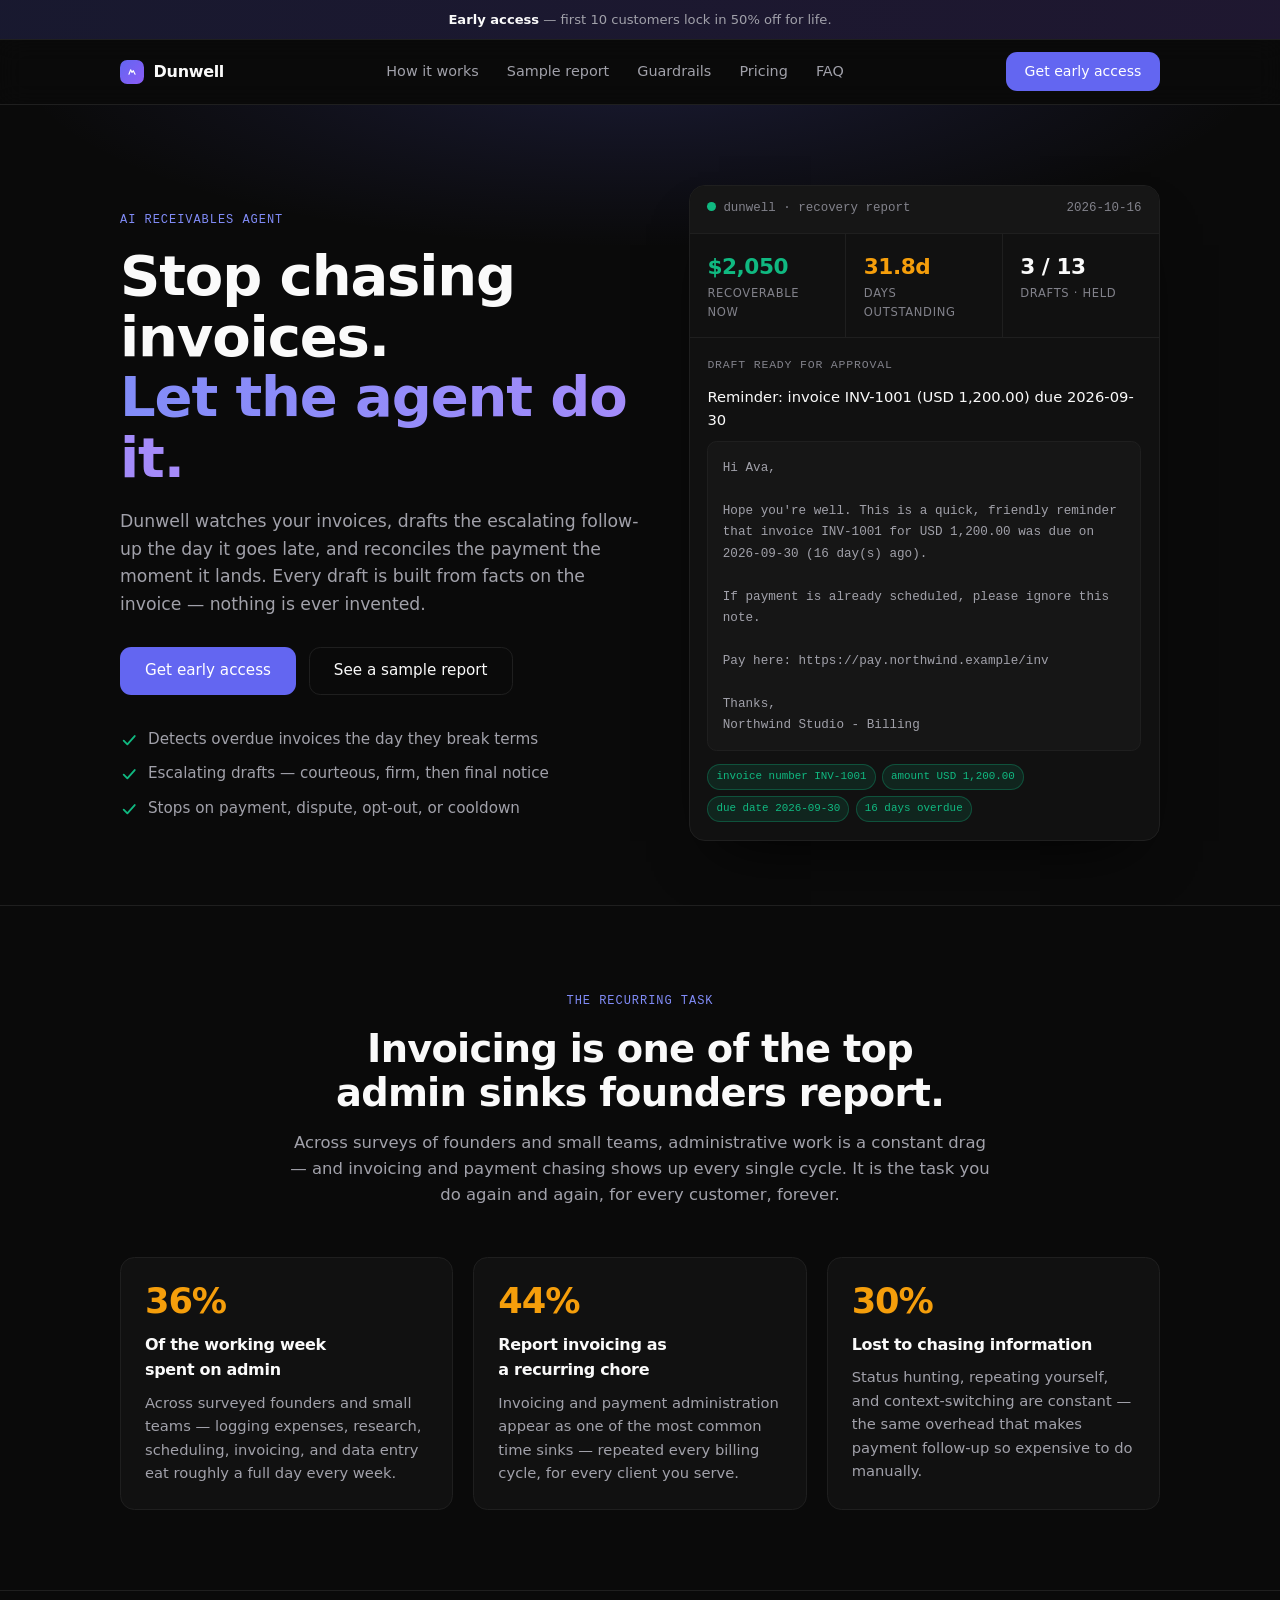
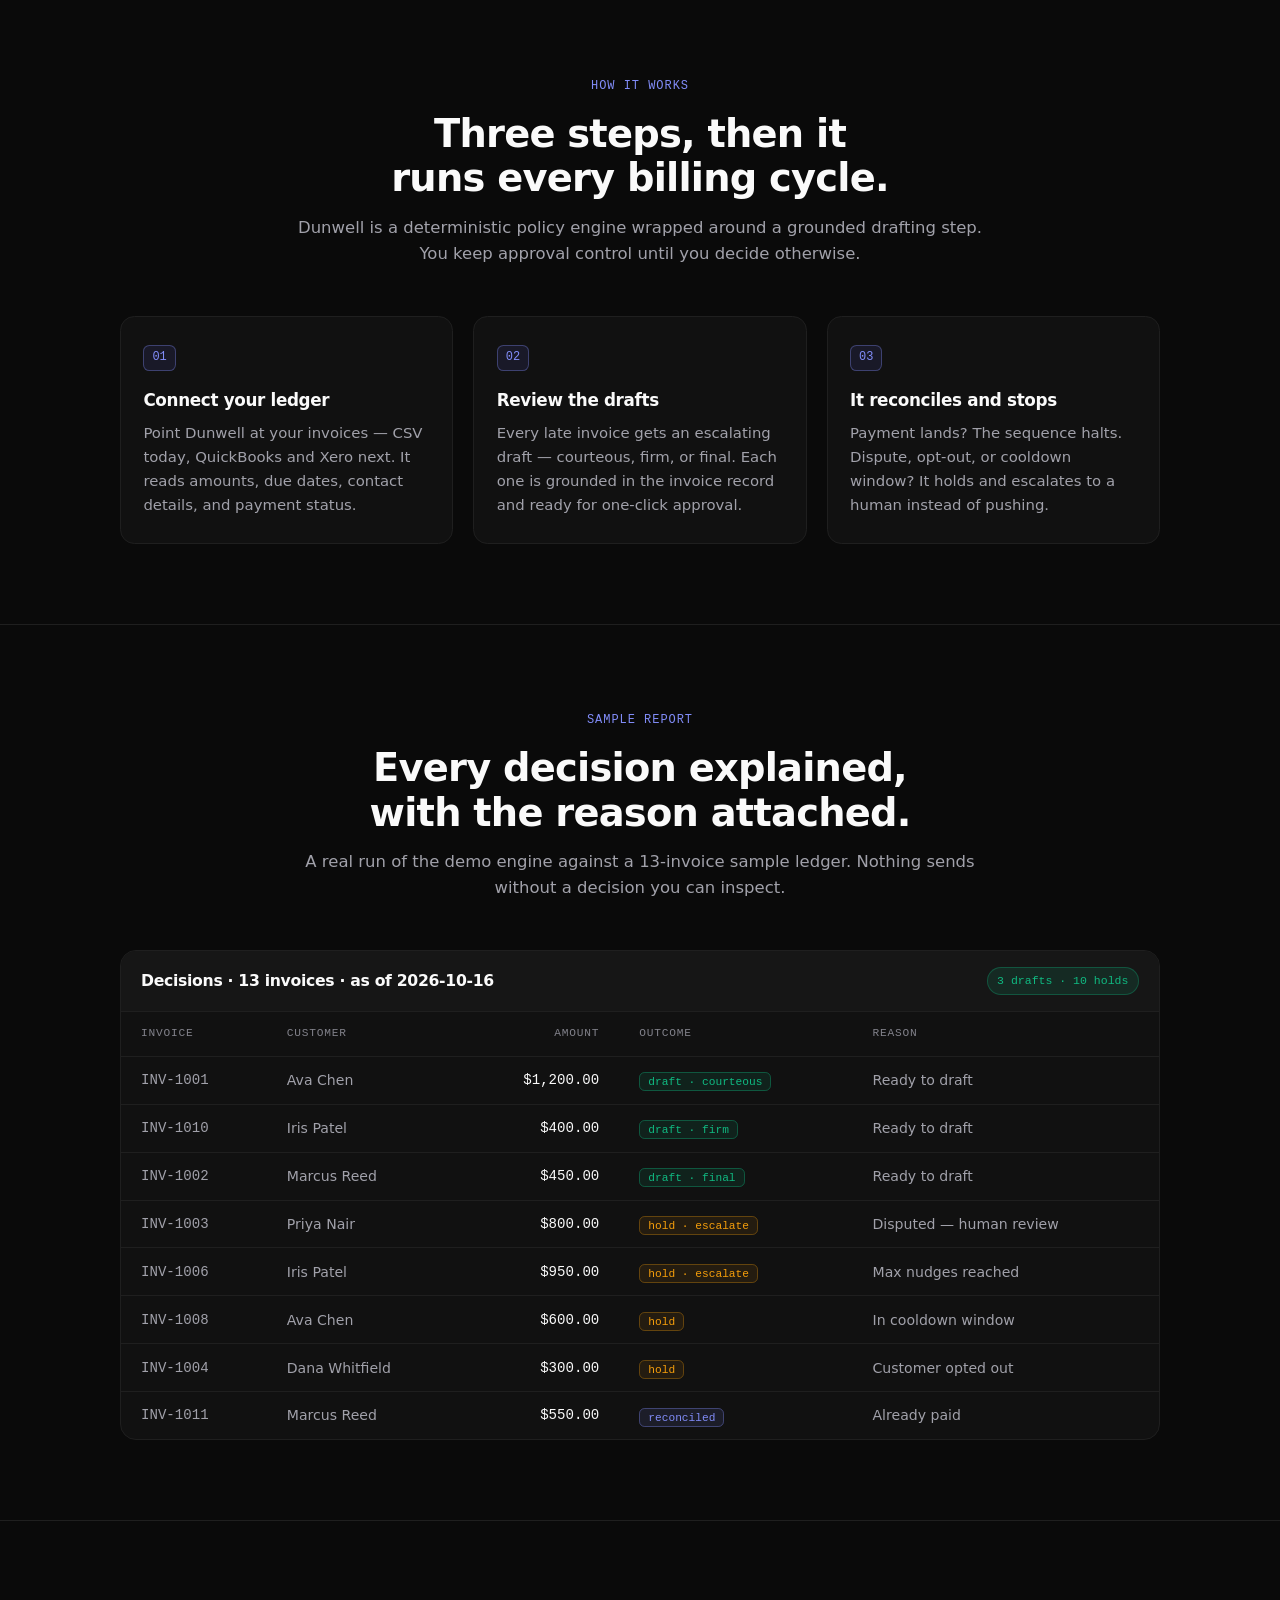
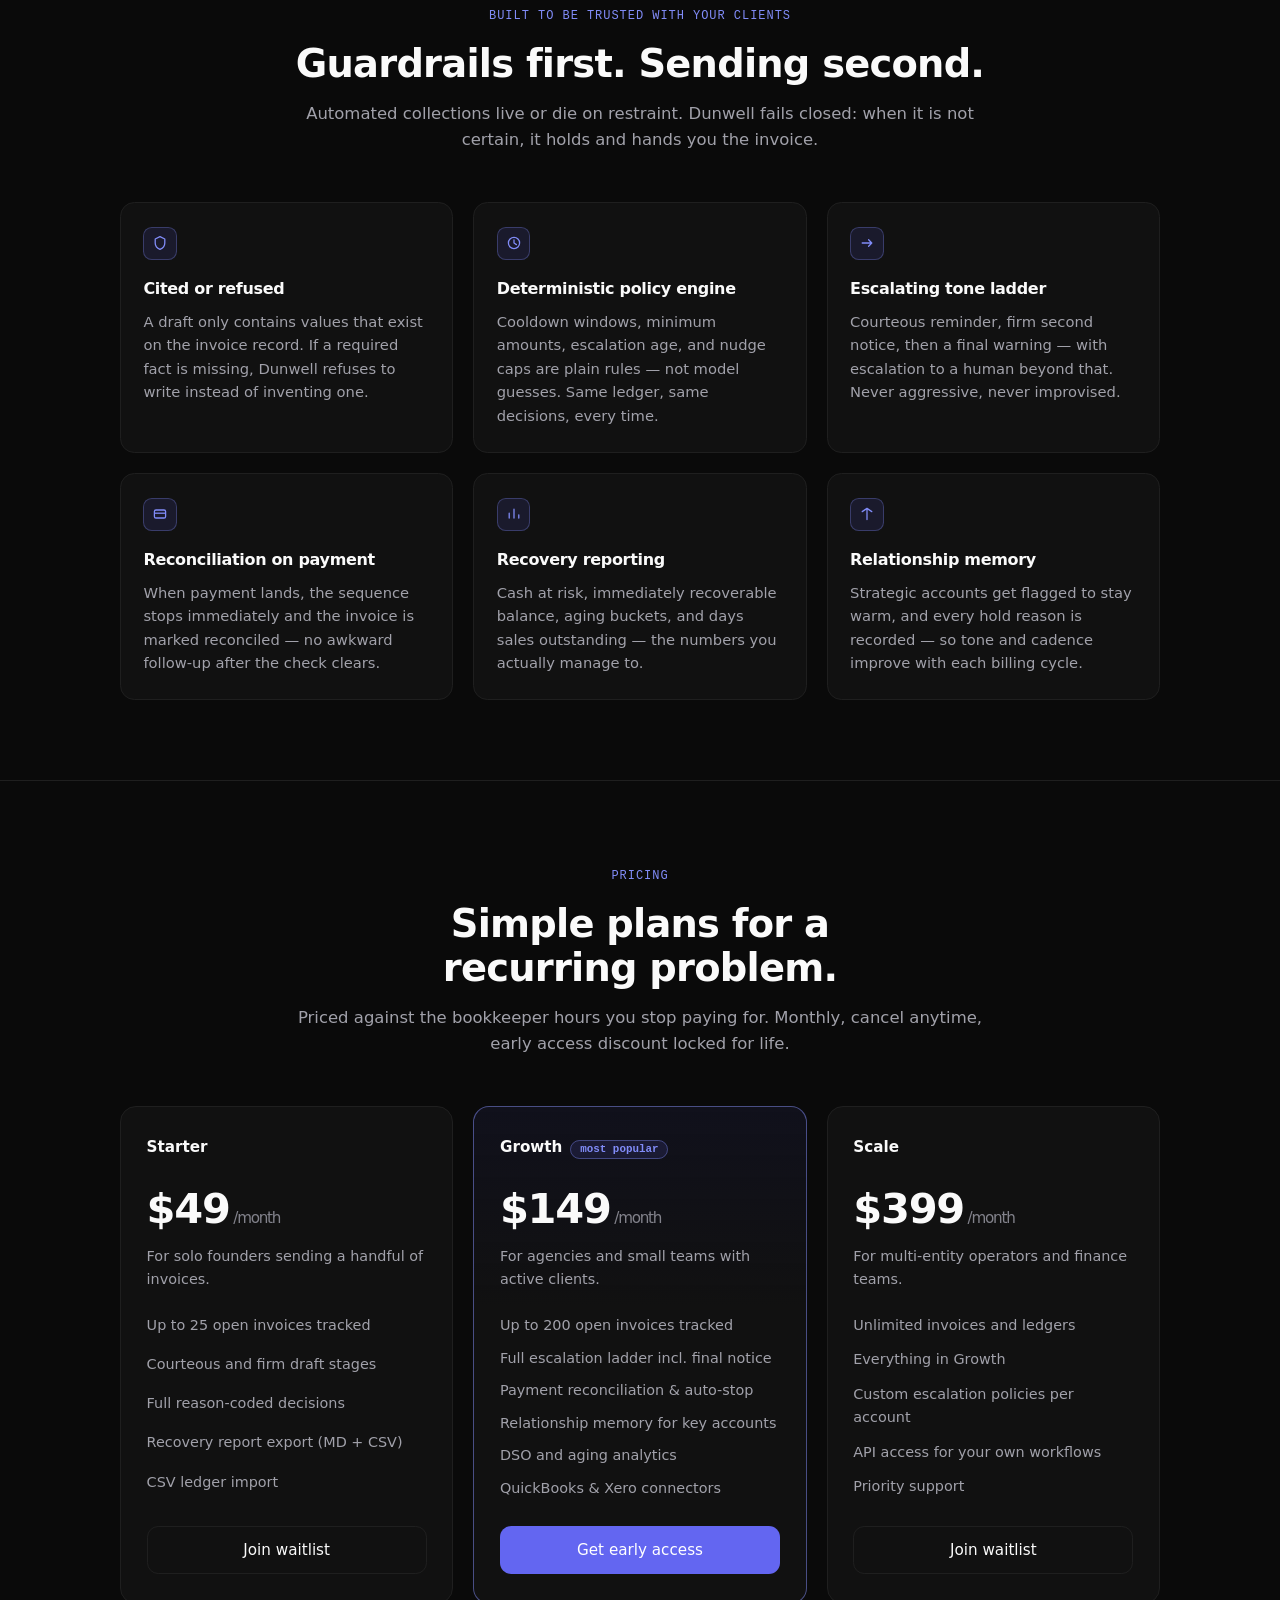
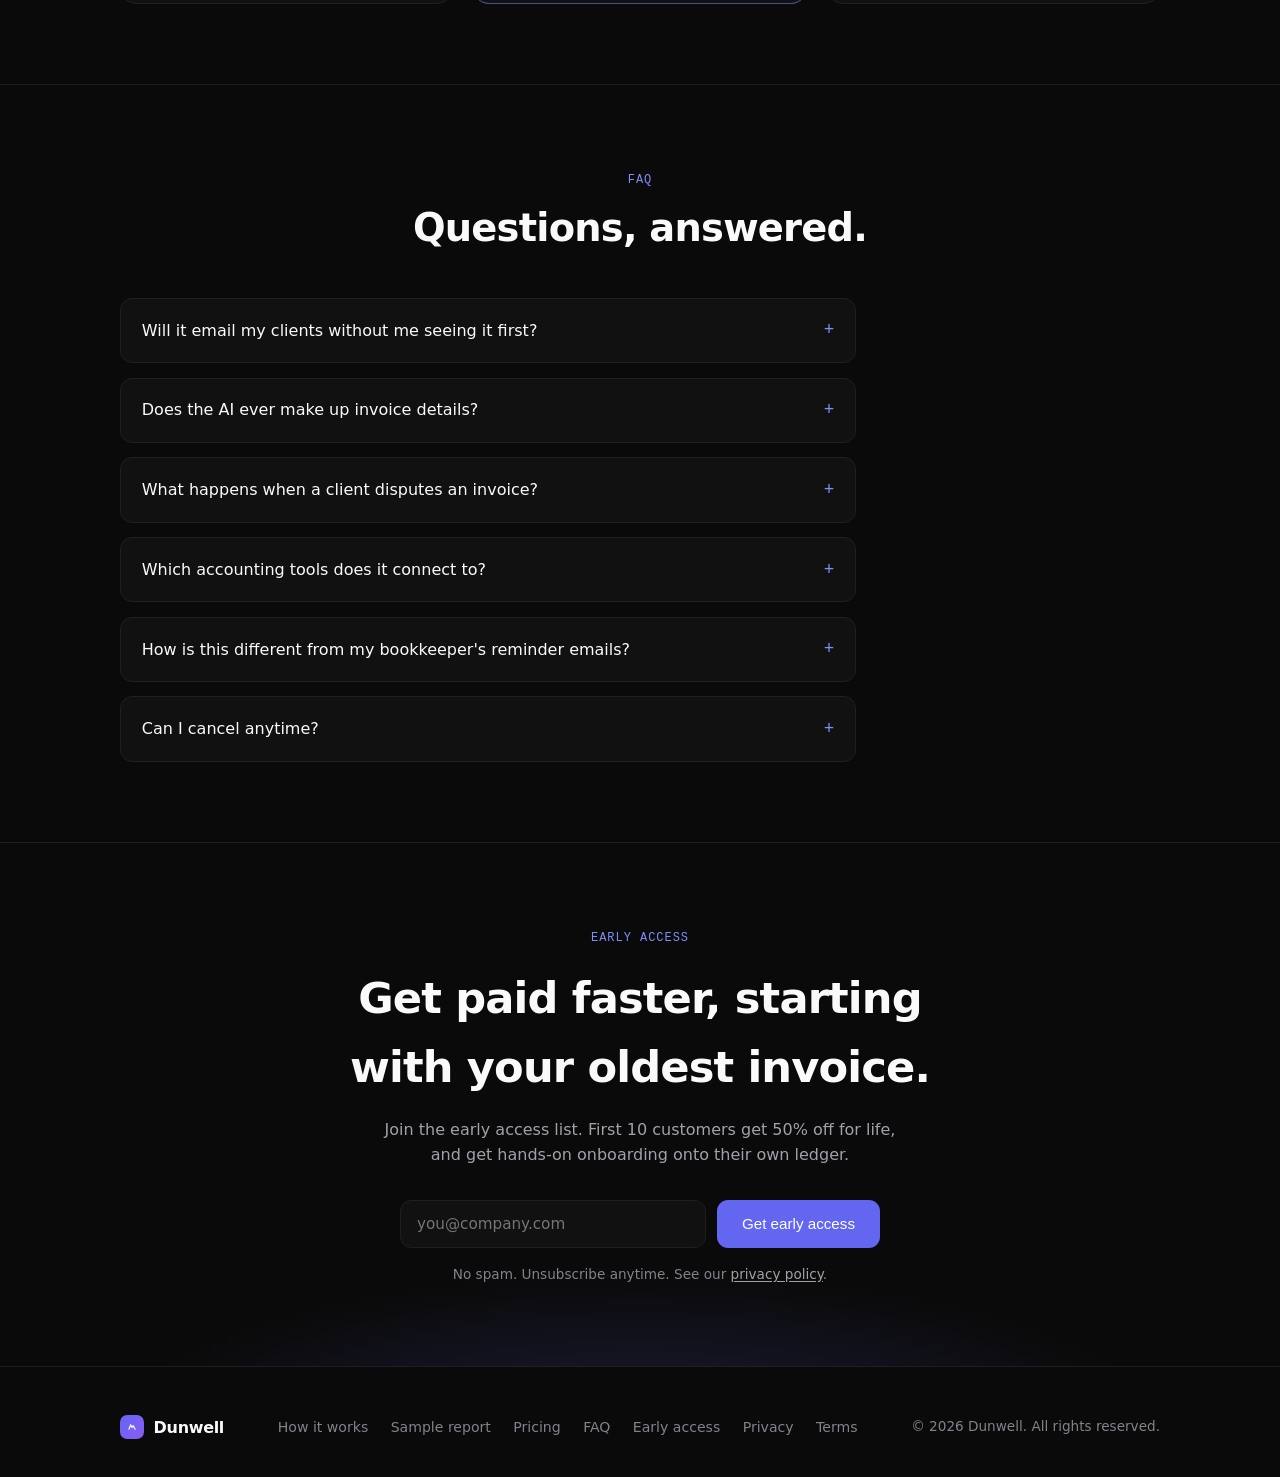
==== index.html @ 6da53eaa "Initial commit: Dunwell landing page Single-page marketing site for Dunwell, the AI receivables agen" ====
<!doctype html>
<html lang="en">
  <head>
    <meta charset="utf-8" />
    <meta name="viewport" content="width=device-width, initial-scale=1" />
    <title>Dunwell — The AI receivables agent for startups &amp; agencies</title>
    <meta
      name="description"
      content="Dunwell finds your overdue invoices, drafts escalating follow-ups grounded in real invoice facts, and reconciles payments the moment they land. You approve — it sends."
    />
    <meta name="theme-color" content="#0a0a0a" />
    <meta name="color-scheme" content="dark" />
    <link rel="stylesheet" href="styles.css" />
    <link rel="icon" href="data:image/svg+xml,<svg xmlns='http://www.w3.org/2000/svg' viewBox='0 0 32 32'><rect width='32' height='32' rx='8' fill='%236366f1'/><path d='M9 21l4-10 3 6 3-4 4 8' stroke='white' stroke-width='2.4' fill='none' stroke-linecap='round' stroke-linejoin='round'/></svg>" />
  </head>
  <body>
    <div class="announce">
      <strong>Early access</strong> — first 10 customers lock in 50% off for
      life.
    </div>

    <nav class="nav">
      <div class="container nav-inner">
        <a class="brand" href="#top">
          <span class="brand-mark" aria-hidden="true">
            <svg width="14" height="14" viewBox="0 0 32 32" fill="none">
              <path
                d="M9 21l4-10 3 6 3-4 4 8"
                stroke="white"
                stroke-width="2.6"
                stroke-linecap="round"
                stroke-linejoin="round"
              />
            </svg>
          </span>
          Dunwell
        </a>
        <div class="nav-links">
          <a href="#how-it-works">How it works</a>
          <a href="#demo">Sample report</a>
          <a href="#features">Guardrails</a>
          <a href="#pricing">Pricing</a>
          <a href="#faq">FAQ</a>
        </div>
        <a class="btn btn-primary btn-sm" href="#waitlist">Get early access</a>
      </div>
    </nav>

    <!-- ============ HERO ============ -->
    <header class="hero" id="top">
      <div class="container hero-grid">
        <div>
          <span class="eyebrow">AI receivables agent</span>
          <h1>
            Stop chasing invoices.<br />
            <span class="grad">Let the agent do it.</span>
          </h1>
          <p class="hero-sub">
            Dunwell watches your invoices, drafts the escalating follow-up the
            day it goes late, and reconciles the payment the moment it lands.
            Every draft is built from facts on the invoice — nothing is ever
            invented.
          </p>
          <div class="hero-actions">
            <a class="btn btn-primary" href="#waitlist">Get early access</a>
            <a class="btn btn-ghost" href="#demo">See a sample report</a>
          </div>
          <ul class="bullets">
            <li>
              <svg class="check" viewBox="0 0 20 20" fill="none">
                <path
                  d="M4 10.5l4 4 8-9"
                  stroke="currentColor"
                  stroke-width="2"
                  stroke-linecap="round"
                  stroke-linejoin="round"
                />
              </svg>
              Detects overdue invoices the day they break terms
            </li>
            <li>
              <svg class="check" viewBox="0 0 20 20" fill="none">
                <path
                  d="M4 10.5l4 4 8-9"
                  stroke="currentColor"
                  stroke-width="2"
                  stroke-linecap="round"
                  stroke-linejoin="round"
                />
              </svg>
              Escalating drafts — courteous, firm, then final notice
            </li>
            <li>
              <svg class="check" viewBox="0 0 20 20" fill="none">
                <path
                  d="M4 10.5l4 4 8-9"
                  stroke="currentColor"
                  stroke-width="2"
                  stroke-linecap="round"
                  stroke-linejoin="round"
                />
              </svg>
              Stops on payment, dispute, opt-out, or cooldown
            </li>
          </ul>
        </div>

        <div class="report-card">
          <div class="report-head">
            <span><span class="dot"></span>dunwell · recovery report</span>
            <span>2026-10-16</span>
          </div>
          <div class="report-stats">
            <div class="stat">
              <div class="v pos">$2,050</div>
              <div class="l">Recoverable now</div>
            </div>
            <div class="stat">
              <div class="v warn">31.8d</div>
              <div class="l">Days outstanding</div>
            </div>
            <div class="stat">
              <div class="v">3 / 13</div>
              <div class="l">Drafts · held</div>
            </div>
          </div>
          <div class="draft">
            <div class="draft-label">Draft ready for approval</div>
            <div class="draft-subject">
              Reminder: invoice INV-1001 (USD 1,200.00) due 2026-09-30
            </div>
            <div class="draft-body">Hi Ava,

Hope you're well. This is a quick, friendly reminder that invoice INV-1001 for USD 1,200.00 was due on 2026-09-30 (16 day(s) ago).

If payment is already scheduled, please ignore this note.

Pay here: https://pay.northwind.example/inv

Thanks,
Northwind Studio - Billing</div>
            <div class="grounded">
              <span class="chip">invoice number INV-1001</span>
              <span class="chip">amount USD 1,200.00</span>
              <span class="chip">due date 2026-09-30</span>
              <span class="chip">16 days overdue</span>
            </div>
          </div>
        </div>
      </div>
    </header>

    <!-- ============ PROBLEM ============ -->
    <section class="section" id="why">
      <div class="container">
        <div class="section-head">
          <span class="eyebrow">The recurring task</span>
          <h2>Invoicing is one of the top admin sinks founders report.</h2>
          <p>
            Across surveys of founders and small teams, administrative work is a
            constant drag — and invoicing and payment chasing shows up every
            single cycle. It is the task you do again and again, for every
            customer, forever.
          </p>
        </div>
        <div class="reality">
          <div class="reality-card">
            <div class="big">36%</div>
            <h3>Of the working week spent on admin</h3>
            <p>
              Across surveyed founders and small teams — logging expenses,
              research, scheduling, invoicing, and data entry eat roughly a full
              day every week.
            </p>
          </div>
          <div class="reality-card">
            <div class="big">44%</div>
            <h3>Report invoicing as a recurring chore</h3>
            <p>
              Invoicing and payment administration appear as one of the most
              common time sinks — repeated every billing cycle, for every client
              you serve.
            </p>
          </div>
          <div class="reality-card">
            <div class="big">30%</div>
            <h3>Lost to chasing information</h3>
            <p>
              Status hunting, repeating yourself, and context-switching are
              constant — the same overhead that makes payment follow-up so
              expensive to do manually.
            </p>
          </div>
        </div>
      </div>
    </section>

    <!-- ============ HOW IT WORKS ============ -->
    <section class="section" id="how-it-works">
      <div class="container">
        <div class="section-head">
          <span class="eyebrow">How it works</span>
          <h2>Three steps, then it runs every billing cycle.</h2>
          <p>
            Dunwell is a deterministic policy engine wrapped around a grounded
            drafting step. You keep approval control until you decide
            otherwise.
          </p>
        </div>
        <div class="steps">
          <div class="step">
            <span class="step-n">01</span>
            <h3>Connect your ledger</h3>
            <p>
              Point Dunwell at your invoices — CSV today, QuickBooks and Xero
              next. It reads amounts, due dates, contact details, and payment
              status.
            </p>
          </div>
          <div class="step">
            <span class="step-n">02</span>
            <h3>Review the drafts</h3>
            <p>
              Every late invoice gets an escalating draft — courteous, firm, or
              final. Each one is grounded in the invoice record and ready for
              one-click approval.
            </p>
          </div>
          <div class="step">
            <span class="step-n">03</span>
            <h3>It reconciles and stops</h3>
            <p>
              Payment lands? The sequence halts. Dispute, opt-out, or cooldown
              window? It holds and escalates to a human instead of pushing.
            </p>
          </div>
        </div>
      </div>
    </section>

    <!-- ============ DEMO ============ -->
    <section class="section" id="demo">
      <div class="container">
        <div class="section-head">
          <span class="eyebrow">Sample report</span>
          <h2>Every decision explained, with the reason attached.</h2>
          <p>
            A real run of the demo engine against a 13-invoice sample ledger.
            Nothing sends without a decision you can inspect.
          </p>
        </div>

        <div class="demo-wrap">
          <div class="demo-head">
            <h3>Decisions · 13 invoices · as of 2026-10-16</h3>
            <span class="badge">3 drafts · 10 holds</span>
          </div>
          <div class="table-scroll">
            <table>
              <thead>
                <tr>
                  <th>Invoice</th>
                  <th>Customer</th>
                  <th style="text-align: right">Amount</th>
                  <th>Outcome</th>
                  <th>Reason</th>
                </tr>
              </thead>
              <tbody>
                <tr>
                  <td class="mono">INV-1001</td>
                  <td>Ava Chen</td>
                  <td class="num">$1,200.00</td>
                  <td><span class="tag draft">draft · courteous</span></td>
                  <td>Ready to draft</td>
                </tr>
                <tr>
                  <td class="mono">INV-1010</td>
                  <td>Iris Patel</td>
                  <td class="num">$400.00</td>
                  <td><span class="tag draft">draft · firm</span></td>
                  <td>Ready to draft</td>
                </tr>
                <tr>
                  <td class="mono">INV-1002</td>
                  <td>Marcus Reed</td>
                  <td class="num">$450.00</td>
                  <td><span class="tag draft">draft · final</span></td>
                  <td>Ready to draft</td>
                </tr>
                <tr>
                  <td class="mono">INV-1003</td>
                  <td>Priya Nair</td>
                  <td class="num">$800.00</td>
                  <td><span class="tag hold">hold · escalate</span></td>
                  <td>Disputed — human review</td>
                </tr>
                <tr>
                  <td class="mono">INV-1006</td>
                  <td>Iris Patel</td>
                  <td class="num">$950.00</td>
                  <td><span class="tag hold">hold · escalate</span></td>
                  <td>Max nudges reached</td>
                </tr>
                <tr>
                  <td class="mono">INV-1008</td>
                  <td>Ava Chen</td>
                  <td class="num">$600.00</td>
                  <td><span class="tag hold">hold</span></td>
                  <td>In cooldown window</td>
                </tr>
                <tr>
                  <td class="mono">INV-1004</td>
                  <td>Dana Whitfield</td>
                  <td class="num">$300.00</td>
                  <td><span class="tag hold">hold</span></td>
                  <td>Customer opted out</td>
                </tr>
                <tr>
                  <td class="mono">INV-1011</td>
                  <td>Marcus Reed</td>
                  <td class="num">$550.00</td>
                  <td><span class="tag done">reconciled</span></td>
                  <td>Already paid</td>
                </tr>
              </tbody>
            </table>
          </div>
        </div>
      </div>
    </section>

    <!-- ============ FEATURES / GUARDRAILS ============ -->
    <section class="section" id="features">
      <div class="container">
        <div class="section-head">
          <span class="eyebrow">Built to be trusted with your clients</span>
          <h2>Guardrails first. Sending second.</h2>
          <p>
            Automated collections live or die on restraint. Dunwell fails closed:
            when it is not certain, it holds and hands you the invoice.
          </p>
        </div>
        <div class="features">
          <div class="feature">
            <div class="icon">
              <svg width="16" height="16" viewBox="0 0 20 20" fill="none">
                <path
                  d="M10 2l6 3v5c0 4-2.6 6.6-6 8-3.4-1.4-6-4-6-8V5l6-3z"
                  stroke="currentColor"
                  stroke-width="1.6"
                  stroke-linejoin="round"
                />
              </svg>
            </div>
            <h3>Cited or refused</h3>
            <p>
              A draft only contains values that exist on the invoice record. If a
              required fact is missing, Dunwell refuses to write instead of
              inventing one.
            </p>
          </div>
          <div class="feature">
            <div class="icon">
              <svg width="16" height="16" viewBox="0 0 20 20" fill="none">
                <circle cx="10" cy="10" r="7" stroke="currentColor" stroke-width="1.6" />
                <path d="M10 6v4l3 2" stroke="currentColor" stroke-width="1.6" stroke-linecap="round" />
              </svg>
            </div>
            <h3>Deterministic policy engine</h3>
            <p>
              Cooldown windows, minimum amounts, escalation age, and nudge caps
              are plain rules — not model guesses. Same ledger, same decisions,
              every time.
            </p>
          </div>
          <div class="feature">
            <div class="icon">
              <svg width="16" height="16" viewBox="0 0 20 20" fill="none">
                <path d="M4 10h12M12 6l4 4-4 4" stroke="currentColor" stroke-width="1.6" stroke-linecap="round" stroke-linejoin="round" />
              </svg>
            </div>
            <h3>Escalating tone ladder</h3>
            <p>
              Courteous reminder, firm second notice, then a final warning —
              with escalation to a human beyond that. Never aggressive, never
              improvised.
            </p>
          </div>
          <div class="feature">
            <div class="icon">
              <svg width="16" height="16" viewBox="0 0 20 20" fill="none">
                <rect x="3" y="5" width="14" height="10" rx="2" stroke="currentColor" stroke-width="1.6" />
                <path d="M3 9h14" stroke="currentColor" stroke-width="1.6" />
              </svg>
            </div>
            <h3>Reconciliation on payment</h3>
            <p>
              When payment lands, the sequence stops immediately and the invoice
              is marked reconciled — no awkward follow-up after the check
              clears.
            </p>
          </div>
          <div class="feature">
            <div class="icon">
              <svg width="16" height="16" viewBox="0 0 20 20" fill="none">
                <path d="M4 15V9M10 15V4M16 15v-4" stroke="currentColor" stroke-width="1.6" stroke-linecap="round" />
              </svg>
            </div>
            <h3>Recovery reporting</h3>
            <p>
              Cash at risk, immediately recoverable balance, aging buckets, and
              days sales outstanding — the numbers you actually manage to.
            </p>
          </div>
          <div class="feature">
            <div class="icon">
              <svg width="16" height="16" viewBox="0 0 20 20" fill="none">
                <path d="M10 3v14M4 7l6-4 6 4" stroke="currentColor" stroke-width="1.6" stroke-linecap="round" stroke-linejoin="round" />
              </svg>
            </div>
            <h3>Relationship memory</h3>
            <p>
              Strategic accounts get flagged to stay warm, and every hold reason
              is recorded — so tone and cadence improve with each billing
              cycle.
            </p>
          </div>
        </div>
      </div>
    </section>

    <!-- ============ PRICING ============ -->
    <section class="section" id="pricing">
      <div class="container">
        <div class="section-head">
          <span class="eyebrow">Pricing</span>
          <h2>Simple plans for a recurring problem.</h2>
          <p>
            Priced against the bookkeeper hours you stop paying for. Monthly,
            cancel anytime, early access discount locked for life.
          </p>
        </div>
        <div class="pricing">
          <div class="tier">
            <div class="tier-name">Starter</div>
            <div class="tier-price">$49<span> /month</span></div>
            <div class="tier-desc">For solo founders sending a handful of invoices.</div>
            <ul>
              <li>Up to 25 open invoices tracked</li>
              <li>Courteous and firm draft stages</li>
              <li>Full reason-coded decisions</li>
              <li>Recovery report export (MD + CSV)</li>
              <li>CSV ledger import</li>
            </ul>
            <a class="btn btn-ghost" href="#waitlist">Join waitlist</a>
          </div>

          <div class="tier reco">
            <div class="tier-name">
              Growth<span class="tier-tag">most popular</span>
            </div>
            <div class="tier-price">$149<span> /month</span></div>
            <div class="tier-desc">For agencies and small teams with active clients.</div>
            <ul>
              <li>Up to 200 open invoices tracked</li>
              <li>Full escalation ladder incl. final notice</li>
              <li>Payment reconciliation &amp; auto-stop</li>
              <li>Relationship memory for key accounts</li>
              <li>DSO and aging analytics</li>
              <li>QuickBooks &amp; Xero connectors</li>
            </ul>
            <a class="btn btn-primary" href="#waitlist">Get early access</a>
          </div>

          <div class="tier">
            <div class="tier-name">Scale</div>
            <div class="tier-price">$399<span> /month</span></div>
            <div class="tier-desc">For multi-entity operators and finance teams.</div>
            <ul>
              <li>Unlimited invoices and ledgers</li>
              <li>Everything in Growth</li>
              <li>Custom escalation policies per account</li>
              <li>API access for your own workflows</li>
              <li>Priority support</li>
            </ul>
            <a class="btn btn-ghost" href="#waitlist">Join waitlist</a>
          </div>
        </div>
      </div>
    </section>

    <!-- ============ FAQ ============ -->
    <section class="section" id="faq">
      <div class="container">
        <div class="section-head">
          <span class="eyebrow">FAQ</span>
          <h2>Questions, answered.</h2>
        </div>
        <div class="faq">
          <details>
            <summary>Will it email my clients without me seeing it first?</summary>
            <p>
              Not unless you tell it to. Early access runs in approve-first mode:
              every draft waits in your queue until you approve it. Auto-send
              can be enabled per account once you trust the tone.
            </p>
          </details>
          <details>
            <summary>Does the AI ever make up invoice details?</summary>
            <p>
              No. The drafting step is constrained to values present on the
              invoice record — number, amount, due date, days overdue. If a
              required fact is missing, Dunwell refuses to draft and holds the
              invoice for you instead.
            </p>
          </details>
          <details>
            <summary>What happens when a client disputes an invoice?</summary>
            <p>
              Disputed invoices are pulled out of the sequence immediately and
              escalated to a human with the dispute note attached. The same
              applies to opt-outs, missing contacts, and invoices past the
              automation age limit.
            </p>
          </details>
          <details>
            <summary>Which accounting tools does it connect to?</summary>
            <p>
              Today Dunwell reads CSV ledgers and ships with a full demo ledger.
              QuickBooks and Xero connectors are next on the roadmap and included
              in the Growth plan.
            </p>
          </details>
          <details>
            <summary>How is this different from my bookkeeper's reminder emails?</summary>
            <p>
              A reminder tool sends a template. Dunwell decides — per invoice —
              whether a reminder should go out at all, how firm it should be,
              whether it must wait, and when to stop, then shows you exactly why.
            </p>
          </details>
          <details>
            <summary>Can I cancel anytime?</summary>
            <p>
              Yes. Early access is month-to-month with no contract, and the 50%
              lifetime discount stays as long as your subscription remains
              active.
            </p>
          </details>
        </div>
      </div>
    </section>

    <!-- ============ CTA ============ -->
    <section class="section cta" id="waitlist">
      <div class="container">
        <span class="eyebrow">Early access</span>
        <h2>Get paid faster, starting with your oldest invoice.</h2>
        <p>
          Join the early access list. First 10 customers get 50% off for life,
          and get hands-on onboarding onto their own ledger.
        </p>
        <form class="waitlist-form" id="waitlist-form" novalidate>
          <input
            type="email"
            id="waitlist-email"
            name="email"
            placeholder="you@company.com"
            autocomplete="email"
            required
            aria-label="Email address"
          />
          <button class="btn btn-primary" type="submit">Get early access</button>
        </form>
        <div class="form-note" id="form-note" role="status" aria-live="polite">
          No spam. Unsubscribe anytime. See our
          <a href="privacy.html">privacy policy</a>.
        </div>
        <div class="form-success" id="form-success" role="status" aria-live="polite">
          <span aria-hidden="true">✓</span>
          You're on the list — we'll reach out with your onboarding link.
        </div>
      </div>
    </section>

    <footer class="footer">
      <div class="container footer-inner">
        <div class="brand">
          <span class="brand-mark" aria-hidden="true">
            <svg width="14" height="14" viewBox="0 0 32 32" fill="none">
              <path
                d="M9 21l4-10 3 6 3-4 4 8"
                stroke="white"
                stroke-width="2.6"
                stroke-linecap="round"
                stroke-linejoin="round"
              />
            </svg>
          </span>
          Dunwell
        </div>
        <div class="footer-links">
          <a href="#how-it-works">How it works</a>
          <a href="#demo">Sample report</a>
          <a href="#pricing">Pricing</a>
          <a href="#faq">FAQ</a>
          <a href="#waitlist">Early access</a>
          <a href="privacy.html">Privacy</a>
          <a href="terms.html">Terms</a>
        </div>
        <div class="faint" style="font-size: 0.85rem">
          © 2026 Dunwell. All rights reserved.
        </div>
      </div>
    </footer>

    <script>
      (function () {
        var form = document.getElementById("waitlist-form");
        var email = document.getElementById("waitlist-email");
        var note = document.getElementById("form-note");
        var success = document.getElementById("form-success");

        form.addEventListener("submit", function (e) {
          e.preventDefault();
          var value = (email.value || "").trim();

          function fail(message) {
            note.style.display = "block";
            note.textContent = message;
            note.style.color = "#f59e0b";
          }

          if (!/^[^\s@]+@[^\s@]+\.[^\s@]+$/.test(value)) {
            fail("Please enter a valid email address.");
            email.focus();
            return;
          }

          // Opened straight from disk? There is no server to post to, and the
          // browser would otherwise fail silently. Say exactly what to run.
          if (window.location.protocol === "file:") {
            fail(
              'This form needs the local server. Run "python server.py" in ' +
                "dunwell-landing, then open http://127.0.0.1:8905"
            );
            return;
          }

          var ENDPOINT = "/api/waitlist";
          note.style.display = "block";
          note.textContent = "Joining…";
          note.style.color = "";

          fetch(ENDPOINT, {
            method: "POST",
            headers: { "Content-Type": "application/json" },
            body: JSON.stringify({ email: value, source: "landing" }),
          })
            .then(function (res) {
              if (res.status === 429) {
                fail("Too many attempts — please try again in a minute.");
                return null;
              }
              if (!res.ok) {
                fail("Something went wrong. Please try again.");
                return null;
              }
              return res.json();
            })
            .then(function (data) {
              if (!data) return;
              if (!data.ok) {
                fail(data.error || "Something went wrong. Please try again.");
                return;
              }
              // Success: hide the form and the note, show the confirmation.
              form.style.display = "none";
              note.style.display = "none";
              success.style.display = "block";
              success.scrollIntoView({ block: "nearest" });
            })
            .catch(function () {
              fail("Could not reach the server. Please try again.");
            });
        });

        var reduce = window.matchMedia("(prefers-reduced-motion: reduce)").matches;
        if (!reduce && "IntersectionObserver" in window) {
          var targets = document.querySelectorAll(
            ".reality-card, .step, .feature, .tier, .demo-wrap, .report-card"
          );
          targets.forEach(function (el) {
            el.classList.add("reveal");
          });
          var io = new IntersectionObserver(
            function (entries) {
              entries.forEach(function (entry) {
                if (entry.isIntersecting) {
                  entry.target.classList.add("in");
                  io.unobserve(entry.target);
                }
              });
            },
            { threshold: 0.12 }
          );
          targets.forEach(function (el) {
            io.observe(el);
          });
        }
      })();
    </script>
  </body>
</html>
---- styles.css ----
/* ============================================================
   Dunwell — dark landing styles (tokens follow the design system
   used elsewhere in this workspace: canvas/ink/signal/urgency)
   ============================================================ */

/* Plain CSS custom properties — NOT a Tailwind `@theme` block. This is a
   static site with no Tailwind build, so `@theme` is an unknown at-rule and
   browsers discard every token inside it (which left the page with no
   colours, no card backgrounds and a Times New Roman fallback font). */
:root {
  --color-canvas: #0a0a0a;
  --color-surface: #111111;
  --color-surface-2: #161616;
  --color-line: #1f1f1f;
  --color-brand: #6366f1;
  --color-brand-light: #818cf8;
  --color-signal: #10b981;
  --color-urgency: #f59e0b;
  --color-ink: #fafafa;
  --color-ink-muted: #a1a1aa;
  --color-ink-faint: #82828b;

  --font-sans: "Geist", ui-sans-serif, system-ui, -apple-system, "Segoe UI",
    Roboto, sans-serif;
  --font-mono: "Geist Mono", ui-monospace, "SF Mono", Menlo, monospace;

  /* Alias used by `body { color: ... }` below. */
  --ink: var(--color-ink);
}

* {
  box-sizing: border-box;
}

html {
  scroll-behavior: smooth;
}

body {
  margin: 0;
  background: var(--color-canvas);
  color: var(--ink);
  font-family: var(--font-sans);
  font-size: 16px;
  line-height: 1.6;
  -webkit-font-smoothing: antialiased;
}

section[id] {
  scroll-margin-top: 5rem;
}

.container {
  width: 100%;
  max-width: 68rem;
  margin: 0 auto;
  padding: 0 1.5rem;
}

a {
  color: inherit;
  text-decoration: none;
}

h1,
h2,
h3 {
  font-weight: 600;
  letter-spacing: -0.02em;
  text-wrap: balance;
  margin: 0;
}

p {
  margin: 0;
}

.mono {
  font-family: var(--font-mono);
}

.eyebrow {
  display: inline-block;
  font-family: var(--font-mono);
  font-size: 0.75rem;
  letter-spacing: 0.08em;
  text-transform: uppercase;
  color: var(--color-brand-light);
  margin-bottom: 1rem;
}

.muted {
  color: var(--color-ink-muted);
}

.faint {
  color: var(--color-ink-faint);
}

/* ---------- Announcement ---------- */

.announce {
  background: linear-gradient(
    90deg,
    rgba(99, 102, 241, 0.16),
    rgba(139, 92, 246, 0.16)
  );
  border-bottom: 1px solid var(--color-line);
  text-align: center;
  font-size: 0.82rem;
  padding: 0.55rem 1rem;
  color: var(--color-ink-muted);
}

.announce strong {
  color: var(--color-ink);
}

/* ---------- Navbar ---------- */

.nav {
  position: sticky;
  top: 0;
  z-index: 50;
  backdrop-filter: blur(12px);
  background: rgba(10, 10, 10, 0.8);
  border-bottom: 1px solid var(--color-line);
}

.nav-inner {
  display: flex;
  align-items: center;
  justify-content: space-between;
  height: 4rem;
}

.brand {
  display: flex;
  align-items: center;
  gap: 0.6rem;
  font-weight: 600;
  letter-spacing: -0.02em;
}

.brand-mark {
  width: 1.5rem;
  height: 1.5rem;
  border-radius: 0.45rem;
  background: linear-gradient(135deg, var(--color-brand), #8b5cf6);
  display: grid;
  place-items: center;
}

.nav-links {
  display: none;
  gap: 1.75rem;
  font-size: 0.9rem;
  color: var(--color-ink-muted);
}

.nav-links a:hover {
  color: var(--color-ink);
}

@media (min-width: 860px) {
  .nav-links {
    display: flex;
  }
}

/* ---------- Buttons ---------- */

.btn {
  display: inline-flex;
  align-items: center;
  justify-content: center;
  gap: 0.5rem;
  height: 3rem;
  padding: 0 1.5rem;
  border-radius: 0.7rem;
  font-size: 0.95rem;
  font-weight: 500;
  border: 1px solid transparent;
  cursor: pointer;
  transition: transform 0.15s ease, background 0.15s ease, opacity 0.15s ease;
}

.btn:hover {
  transform: translateY(-1px);
}

.btn-primary {
  background: var(--color-brand);
  color: #fff;
}

.btn-primary:hover {
  background: var(--color-brand-light);
}

.btn-ghost {
  background: transparent;
  border-color: var(--color-line);
  color: var(--color-ink);
}

.btn-ghost:hover {
  background: var(--color-surface);
}

.btn-sm {
  height: 2.4rem;
  padding: 0 1.1rem;
  font-size: 0.88rem;
}

/* ---------- Hero ---------- */

.hero {
  position: relative;
  overflow: hidden;
  padding: 5rem 0 4rem;
  border-bottom: 1px solid var(--color-line);
}

.hero::before {
  content: "";
  position: absolute;
  inset: -40% -20% auto;
  height: 34rem;
  background: radial-gradient(
    50% 50% at 50% 50%,
    rgba(99, 102, 241, 0.18),
    transparent 70%
  );
  pointer-events: none;
}

.hero-grid {
  position: relative;
  display: grid;
  gap: 3rem;
}

@media (min-width: 1000px) {
  .hero-grid {
    grid-template-columns: 1.05fr 0.95fr;
    align-items: center;
  }
}

.hero h1 {
  font-size: clamp(2.3rem, 5vw, 3.5rem);
  line-height: 1.08;
  margin-bottom: 1.25rem;
}

.hero h1 .grad {
  background: linear-gradient(90deg, var(--color-brand-light), #a78bfa);
  -webkit-background-clip: text;
  background-clip: text;
  color: transparent;
}

.hero-sub {
  font-size: 1.08rem;
  color: var(--color-ink-muted);
  max-width: 34rem;
  margin-bottom: 1.75rem;
}

.hero-actions {
  display: flex;
  flex-wrap: wrap;
  gap: 0.8rem;
  margin-bottom: 2rem;
}

.bullets {
  display: grid;
  gap: 0.65rem;
}

.bullets li {
  display: flex;
  align-items: flex-start;
  gap: 0.6rem;
  color: var(--color-ink-muted);
  font-size: 0.95rem;
  list-style: none;
}

.bullets {
  padding: 0;
  margin: 0;
}

.check {
  flex: none;
  width: 1.15rem;
  height: 1.15rem;
  margin-top: 0.25rem;
  color: var(--color-signal);
}

/* ---------- Report card (hero visual) ---------- */

.report-card {
  background: var(--color-surface);
  border: 1px solid var(--color-line);
  border-radius: 1rem;
  overflow: hidden;
  box-shadow: 0 30px 60px -30px rgba(0, 0, 0, 0.9);
}

.report-head {
  display: flex;
  align-items: center;
  justify-content: space-between;
  padding: 0.85rem 1.1rem;
  border-bottom: 1px solid var(--color-line);
  background: var(--color-surface-2);
  font-family: var(--font-mono);
  font-size: 0.78rem;
  color: var(--color-ink-faint);
}

.dot {
  width: 0.55rem;
  height: 0.55rem;
  border-radius: 99px;
  background: var(--color-signal);
  display: inline-block;
  margin-right: 0.45rem;
}

.report-stats {
  display: grid;
  grid-template-columns: repeat(3, 1fr);
  border-bottom: 1px solid var(--color-line);
}

.stat {
  padding: 1rem 1.1rem;
  border-right: 1px solid var(--color-line);
}

.stat:last-child {
  border-right: 0;
}

.stat .v {
  font-size: 1.35rem;
  font-weight: 600;
  letter-spacing: -0.02em;
}

.stat .l {
  font-size: 0.72rem;
  color: var(--color-ink-faint);
  text-transform: uppercase;
  letter-spacing: 0.06em;
}

.stat .v.pos {
  color: var(--color-signal);
}

.stat .v.warn {
  color: var(--color-urgency);
}

.draft {
  padding: 1.1rem;
}

.draft-label {
  font-family: var(--font-mono);
  font-size: 0.72rem;
  color: var(--color-ink-faint);
  text-transform: uppercase;
  letter-spacing: 0.07em;
  margin-bottom: 0.65rem;
}

.draft-subject {
  font-size: 0.92rem;
  font-weight: 500;
  margin-bottom: 0.6rem;
}

.draft-body {
  background: var(--color-surface-2);
  border: 1px solid var(--color-line);
  border-radius: 0.6rem;
  padding: 0.9rem;
  font-family: var(--font-mono);
  font-size: 0.79rem;
  line-height: 1.7;
  color: var(--color-ink-muted);
  white-space: pre-wrap;
}

.grounded {
  display: flex;
  flex-wrap: wrap;
  gap: 0.4rem;
  margin-top: 0.8rem;
}

.chip {
  font-family: var(--font-mono);
  font-size: 0.68rem;
  padding: 0.2rem 0.5rem;
  border-radius: 99px;
  background: rgba(16, 185, 129, 0.12);
  border: 1px solid rgba(16, 185, 129, 0.3);
  color: var(--color-signal);
}

/* ---------- Sections ---------- */

.section {
  padding: 5rem 0;
  border-bottom: 1px solid var(--color-line);
}

.section-head {
  max-width: 44rem;
  /* Centred so the space to the left and right of every heading is equal. */
  margin: 0 auto 3rem;
  text-align: center;
}

.section-head h2 {
  font-size: clamp(1.8rem, 3.4vw, 2.4rem);
  line-height: 1.15;
  margin-bottom: 0.9rem;
}

.section-head p {
  color: var(--color-ink-muted);
  font-size: 1.03rem;
}

/* ---------- Problem strip ---------- */

.reality {
  display: grid;
  gap: 1.25rem;
}

@media (min-width: 820px) {
  .reality {
    grid-template-columns: repeat(3, 1fr);
  }
}

.reality-card {
  background: var(--color-surface);
  border: 1px solid var(--color-line);
  border-radius: 0.9rem;
  padding: 1.5rem;
}

.reality-card .big {
  font-size: 2.2rem;
  font-weight: 600;
  letter-spacing: -0.03em;
  color: var(--color-urgency);
  line-height: 1.1;
}

.reality-card h3 {
  font-size: 1rem;
  margin: 0.7rem 0 0.5rem;
}

.reality-card p {
  font-size: 0.92rem;
  color: var(--color-ink-muted);
}

/* ---------- Steps ---------- */

.steps {
  display: grid;
  gap: 1.25rem;
}

@media (min-width: 820px) {
  .steps {
    grid-template-columns: repeat(3, 1fr);
  }
}

.step {
  background: var(--color-surface);
  border: 1px solid var(--color-line);
  border-radius: 0.9rem;
  padding: 1.6rem 1.4rem;
}

.step-n {
  font-family: var(--font-mono);
  font-size: 0.75rem;
  color: var(--color-brand-light);
  border: 1px solid rgba(129, 140, 248, 0.35);
  background: rgba(99, 102, 241, 0.1);
  border-radius: 0.4rem;
  padding: 0.15rem 0.5rem;
  display: inline-block;
  margin-bottom: 1rem;
}

.step h3 {
  font-size: 1.05rem;
  margin-bottom: 0.55rem;
}

.step p {
  font-size: 0.93rem;
  color: var(--color-ink-muted);
}

/* ---------- Demo table ---------- */

.demo-wrap {
  background: var(--color-surface);
  border: 1px solid var(--color-line);
  border-radius: 1rem;
  overflow: hidden;
}

.demo-head {
  padding: 1rem 1.25rem;
  border-bottom: 1px solid var(--color-line);
  background: var(--color-surface-2);
  display: flex;
  justify-content: space-between;
  align-items: center;
  gap: 1rem;
  flex-wrap: wrap;
}

.demo-head h3 {
  font-size: 0.98rem;
}

.badge {
  font-family: var(--font-mono);
  font-size: 0.72rem;
  padding: 0.25rem 0.6rem;
  border-radius: 99px;
  background: rgba(16, 185, 129, 0.12);
  border: 1px solid rgba(16, 185, 129, 0.3);
  color: var(--color-signal);
}

table {
  width: 100%;
  border-collapse: collapse;
  font-size: 0.88rem;
}

th {
  text-align: left;
  font-family: var(--font-mono);
  font-size: 0.7rem;
  text-transform: uppercase;
  letter-spacing: 0.07em;
  color: var(--color-ink-faint);
  font-weight: 400;
  padding: 0.8rem 1.25rem;
  border-bottom: 1px solid var(--color-line);
}

td {
  padding: 0.75rem 1.25rem;
  border-bottom: 1px solid var(--color-line);
  color: var(--color-ink-muted);
}

tr:last-child td {
  border-bottom: 0;
}

td.num {
  font-family: var(--font-mono);
  color: var(--color-ink);
  text-align: right;
}

.tag {
  font-family: var(--font-mono);
  font-size: 0.7rem;
  padding: 0.16rem 0.5rem;
  border-radius: 0.35rem;
  border: 1px solid var(--color-line);
  white-space: nowrap;
}

.tag.draft {
  background: rgba(16, 185, 129, 0.1);
  border-color: rgba(16, 185, 129, 0.35);
  color: var(--color-signal);
}

.tag.hold {
  background: rgba(245, 158, 11, 0.08);
  border-color: rgba(245, 158, 11, 0.3);
  color: var(--color-urgency);
}

.tag.done {
  background: rgba(129, 140, 248, 0.1);
  border-color: rgba(129, 140, 248, 0.35);
  color: var(--color-brand-light);
}

.table-scroll {
  overflow-x: auto;
}

/* ---------- Features ---------- */

.features {
  display: grid;
  gap: 1.25rem;
}

@media (min-width: 760px) {
  .features {
    grid-template-columns: repeat(2, 1fr);
  }
}

@media (min-width: 1040px) {
  .features {
    grid-template-columns: repeat(3, 1fr);
  }
}

.feature {
  background: var(--color-surface);
  border: 1px solid var(--color-line);
  border-radius: 0.9rem;
  padding: 1.5rem 1.4rem;
}

.feature .icon {
  width: 2.1rem;
  height: 2.1rem;
  border-radius: 0.55rem;
  background: rgba(99, 102, 241, 0.12);
  border: 1px solid rgba(129, 140, 248, 0.3);
  display: grid;
  place-items: center;
  color: var(--color-brand-light);
  margin-bottom: 1rem;
}

.feature h3 {
  font-size: 1rem;
  margin-bottom: 0.5rem;
}

.feature p {
  font-size: 0.92rem;
  color: var(--color-ink-muted);
}

/* ---------- Pricing ---------- */

.pricing {
  display: grid;
  gap: 1.25rem;
}

@media (min-width: 900px) {
  .pricing {
    grid-template-columns: repeat(3, 1fr);
  }
}

.tier {
  background: var(--color-surface);
  border: 1px solid var(--color-line);
  border-radius: 1rem;
  padding: 1.8rem 1.6rem;
  display: flex;
  flex-direction: column;
}

.tier.reco {
  border-color: rgba(129, 140, 248, 0.5);
  background: linear-gradient(
    180deg,
    rgba(99, 102, 241, 0.08),
    var(--color-surface) 40%
  );
}

.tier-name {
  font-size: 0.95rem;
  font-weight: 600;
}

.tier-tag {
  font-family: var(--font-mono);
  font-size: 0.68rem;
  color: var(--color-brand-light);
  border: 1px solid rgba(129, 140, 248, 0.4);
  background: rgba(99, 102, 241, 0.12);
  border-radius: 99px;
  padding: 0.15rem 0.55rem;
  margin-left: 0.5rem;
}

.tier-price {
  font-size: 2.6rem;
  font-weight: 600;
  letter-spacing: -0.03em;
  margin: 1rem 0 0.2rem;
}

.tier-price span {
  font-size: 0.95rem;
  color: var(--color-ink-faint);
  font-weight: 400;
}

.tier-desc {
  font-size: 0.9rem;
  color: var(--color-ink-muted);
  margin-bottom: 1.4rem;
}

.tier ul {
  list-style: none;
  padding: 0;
  margin: 0 0 1.6rem;
  display: grid;
  gap: 0.6rem;
  font-size: 0.9rem;
  color: var(--color-ink-muted);
  flex: 1;
}

.tier li {
  display: flex;
  gap: 0.55rem;
  align-items: flex-start;
}

.tier .btn {
  width: 100%;
}

/* ---------- FAQ ---------- */

.faq {
  display: grid;
  gap: 0.9rem;
  max-width: 46rem;
}

details {
  background: var(--color-surface);
  border: 1px solid var(--color-line);
  border-radius: 0.75rem;
  padding: 1.1rem 1.3rem;
}

details[open] {
  background: var(--color-surface-2);
}

summary {
  cursor: pointer;
  font-weight: 500;
  list-style: none;
  display: flex;
  justify-content: space-between;
  gap: 1rem;
  align-items: center;
}

summary::-webkit-details-marker {
  display: none;
}

summary::after {
  content: "+";
  font-family: var(--font-mono);
  color: var(--color-brand-light);
  font-size: 1.1rem;
}

details[open] summary::after {
  content: "-";
}

details p {
  margin-top: 0.9rem;
  font-size: 0.94rem;
  color: var(--color-ink-muted);
}

/* ---------- CTA / waitlist ---------- */

.cta {
  position: relative;
  overflow: hidden;
  text-align: center;
}

.cta::before {
  content: "";
  position: absolute;
  inset: auto -10% -60%;
  height: 30rem;
  background: radial-gradient(
    50% 50% at 50% 50%,
    rgba(99, 102, 241, 0.2),
    transparent 70%
  );
  pointer-events: none;
}

.cta .container {
  position: relative;
}

.cta h2 {
  font-size: clamp(1.9rem, 4vw, 2.7rem);
  margin-bottom: 0.9rem;
}

.cta p {
  color: var(--color-ink-muted);
  max-width: 34rem;
  margin: 0 auto 2rem;
}

.waitlist-form {
  display: flex;
  gap: 0.7rem;
  max-width: 30rem;
  margin: 0 auto;
  flex-wrap: wrap;
}

.waitlist-form input {
  flex: 1;
  min-width: 14rem;
  height: 3rem;
  background: var(--color-surface);
  border: 1px solid var(--color-line);
  border-radius: 0.7rem;
  padding: 0 1rem;
  color: var(--color-ink);
  font-size: 0.95rem;
  font-family: inherit;
}

.waitlist-form input:focus {
  outline: none;
  border-color: var(--color-brand);
  box-shadow: 0 0 0 3px rgba(99, 102, 241, 0.18);
}

.form-note {
  margin-top: 1rem;
  font-size: 0.85rem;
  color: var(--color-ink-faint);
}

.form-note a {
  color: var(--color-ink-muted);
  text-decoration: underline;
  text-underline-offset: 2px;
}

.form-note a:hover {
  color: var(--color-brand-light);
}

.form-success {
  display: none;
  margin: 1rem auto 0;
  max-width: 30rem;
  padding: 0.9rem 1.1rem;
  border: 1px solid rgba(16, 185, 129, 0.4);
  background: rgba(16, 185, 129, 0.12);
  border-radius: 0.7rem;
  color: var(--color-signal);
  font-size: 0.95rem;
  font-weight: 600;
  text-align: center;
}

/* ---------- Footer ---------- */

.footer {
  padding: 3rem 0;
}

.footer-inner {
  display: flex;
  flex-wrap: wrap;
  gap: 1.5rem;
  justify-content: space-between;
  align-items: center;
}

.footer-links {
  display: flex;
  flex-wrap: wrap;
  gap: 1.4rem;
  font-size: 0.88rem;
  color: var(--color-ink-faint);
}

.footer-links a:hover {
  color: var(--color-ink);
}

/* ---------- Motion (respects reduced motion) ---------- */

.reveal {
  opacity: 0;
  transform: translateY(14px);
  transition: opacity 0.6s ease, transform 0.6s ease;
}

.reveal.in {
  opacity: 1;
  transform: none;
}

@media (prefers-reduced-motion: reduce) {
  html {
    scroll-behavior: auto;
  }

  .reveal {
    opacity: 1;
    transform: none;
    transition: none;
  }

  .btn:hover {
    transform: none;
  }
}

/* ---------- Legal pages (privacy, terms) ---------- */

.legal {
  max-width: 46rem;
}

.legal h2 {
  font-size: 1.2rem;
  font-weight: 600;
  letter-spacing: -0.01em;
  margin: 2.5rem 0 0.6rem;
}

.legal h2:first-of-type {
  margin-top: 0;
}

.legal p,
.legal li {
  color: var(--color-ink-muted);
  font-size: 0.95rem;
  line-height: 1.75;
}

.legal p {
  margin: 0 0 1rem;
}

.legal ul {
  margin: 0 0 1.25rem;
  padding-left: 1.15rem;
}

.legal li {
  margin-bottom: 0.45rem;
}

.legal li::marker {
  color: var(--color-brand);
}

.legal a {
  color: var(--color-brand-light);
  text-decoration: none;
}

.legal a:hover {
  text-decoration: underline;
}

.legal-updated {
  font-family: var(--font-mono);
  font-size: 0.78rem;
  color: var(--color-ink-faint);
  margin-top: 2.5rem;
}
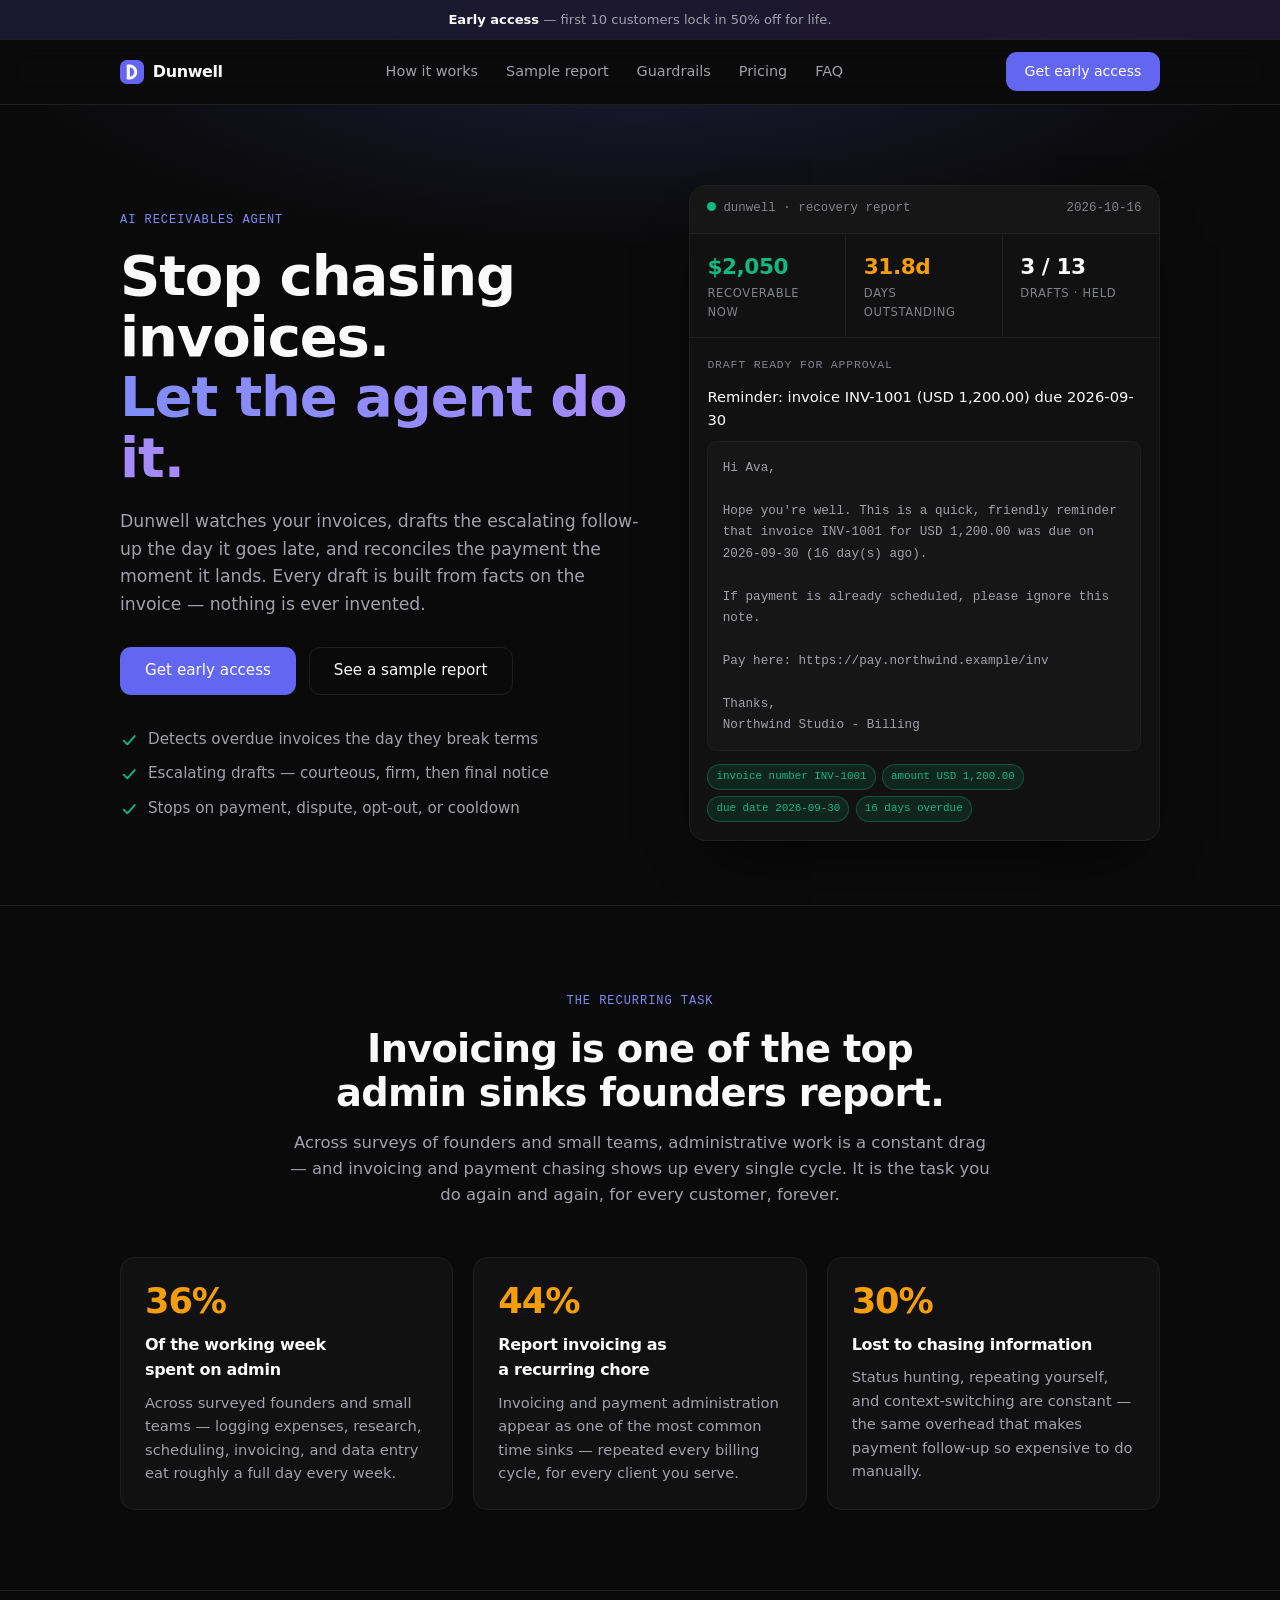
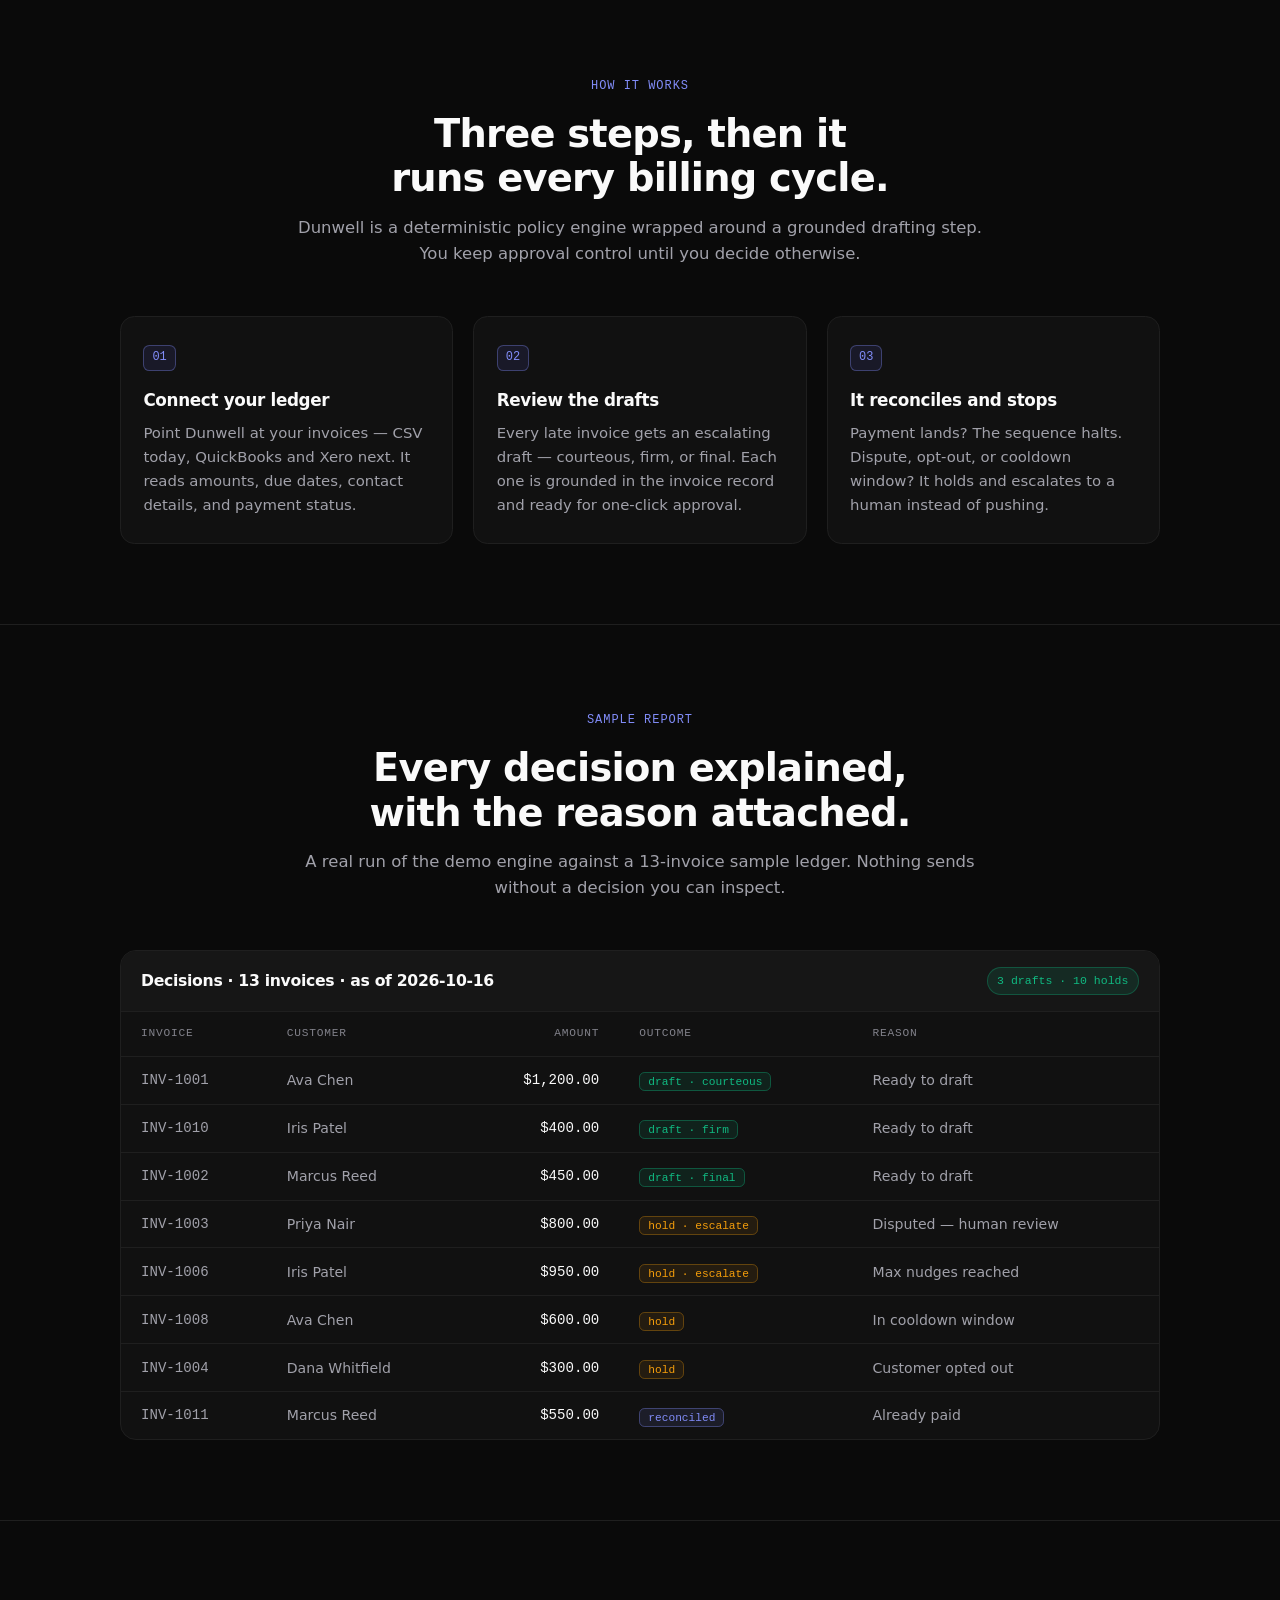
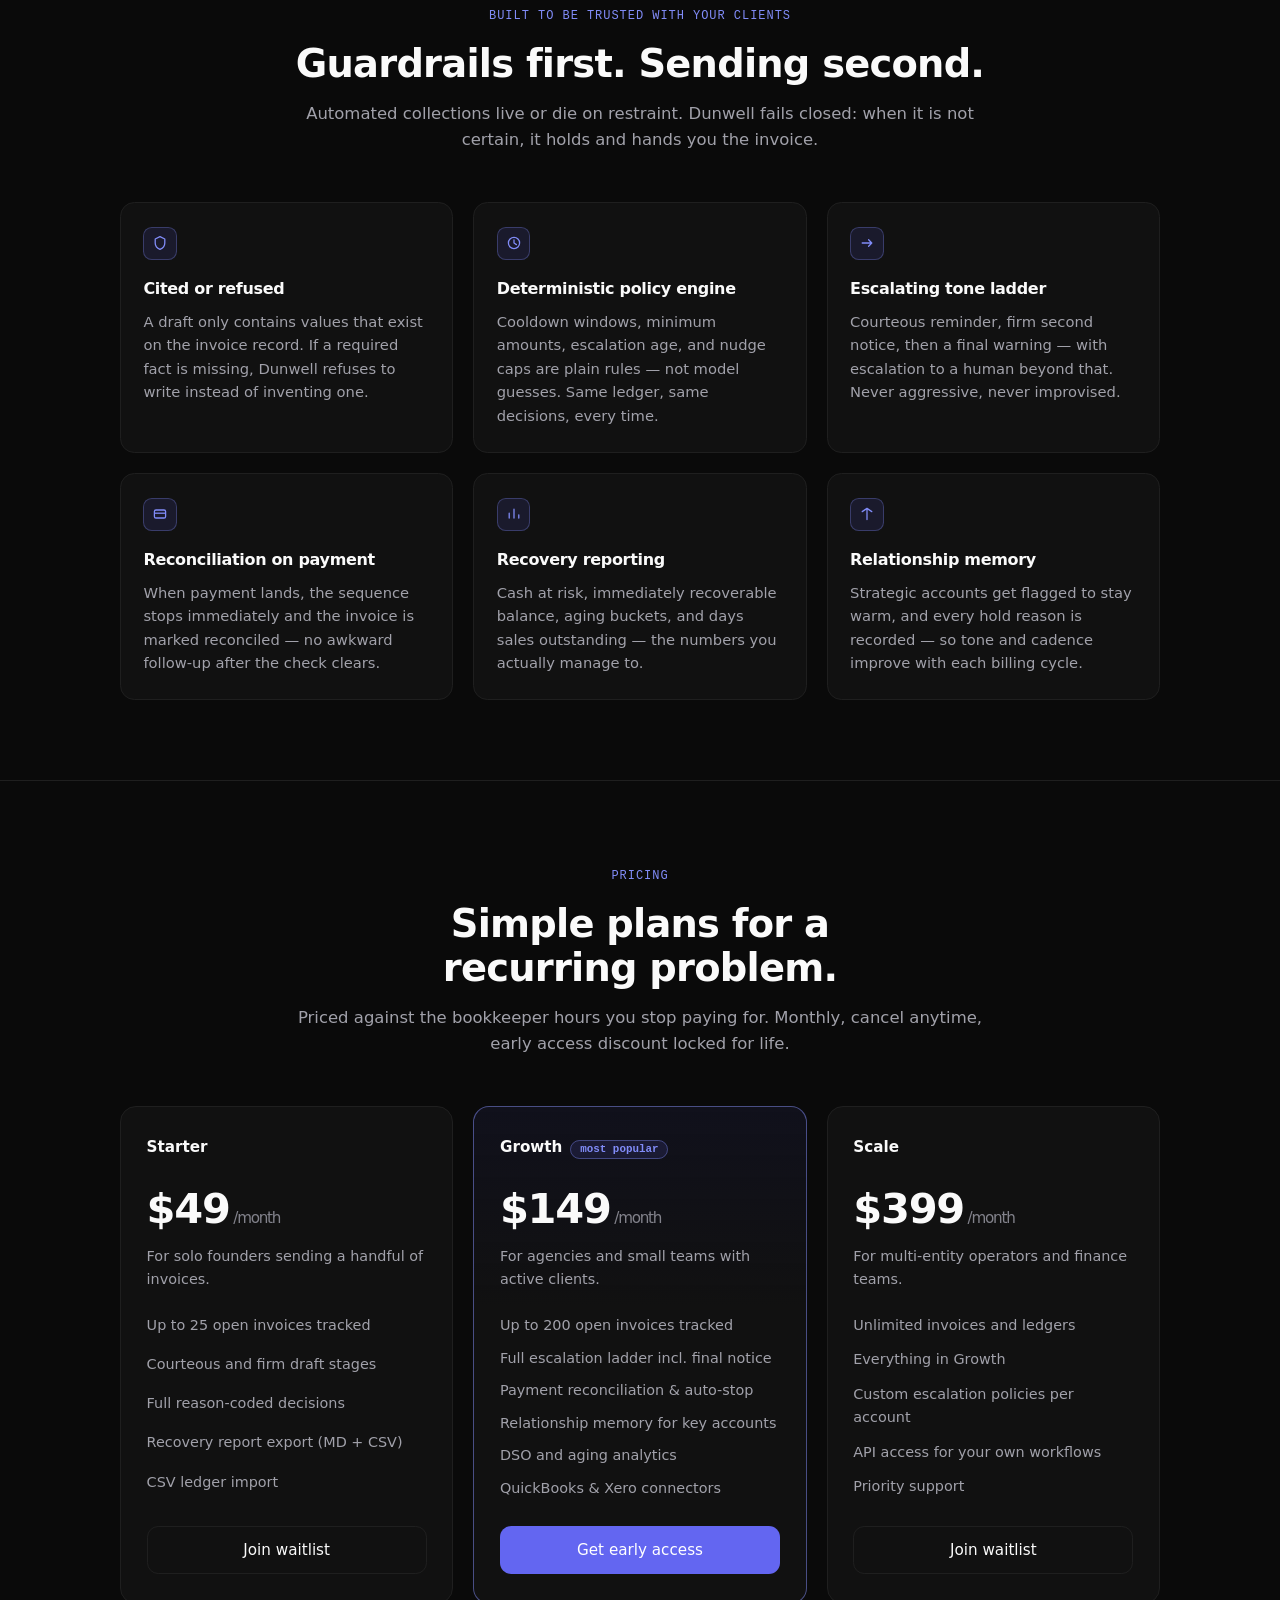
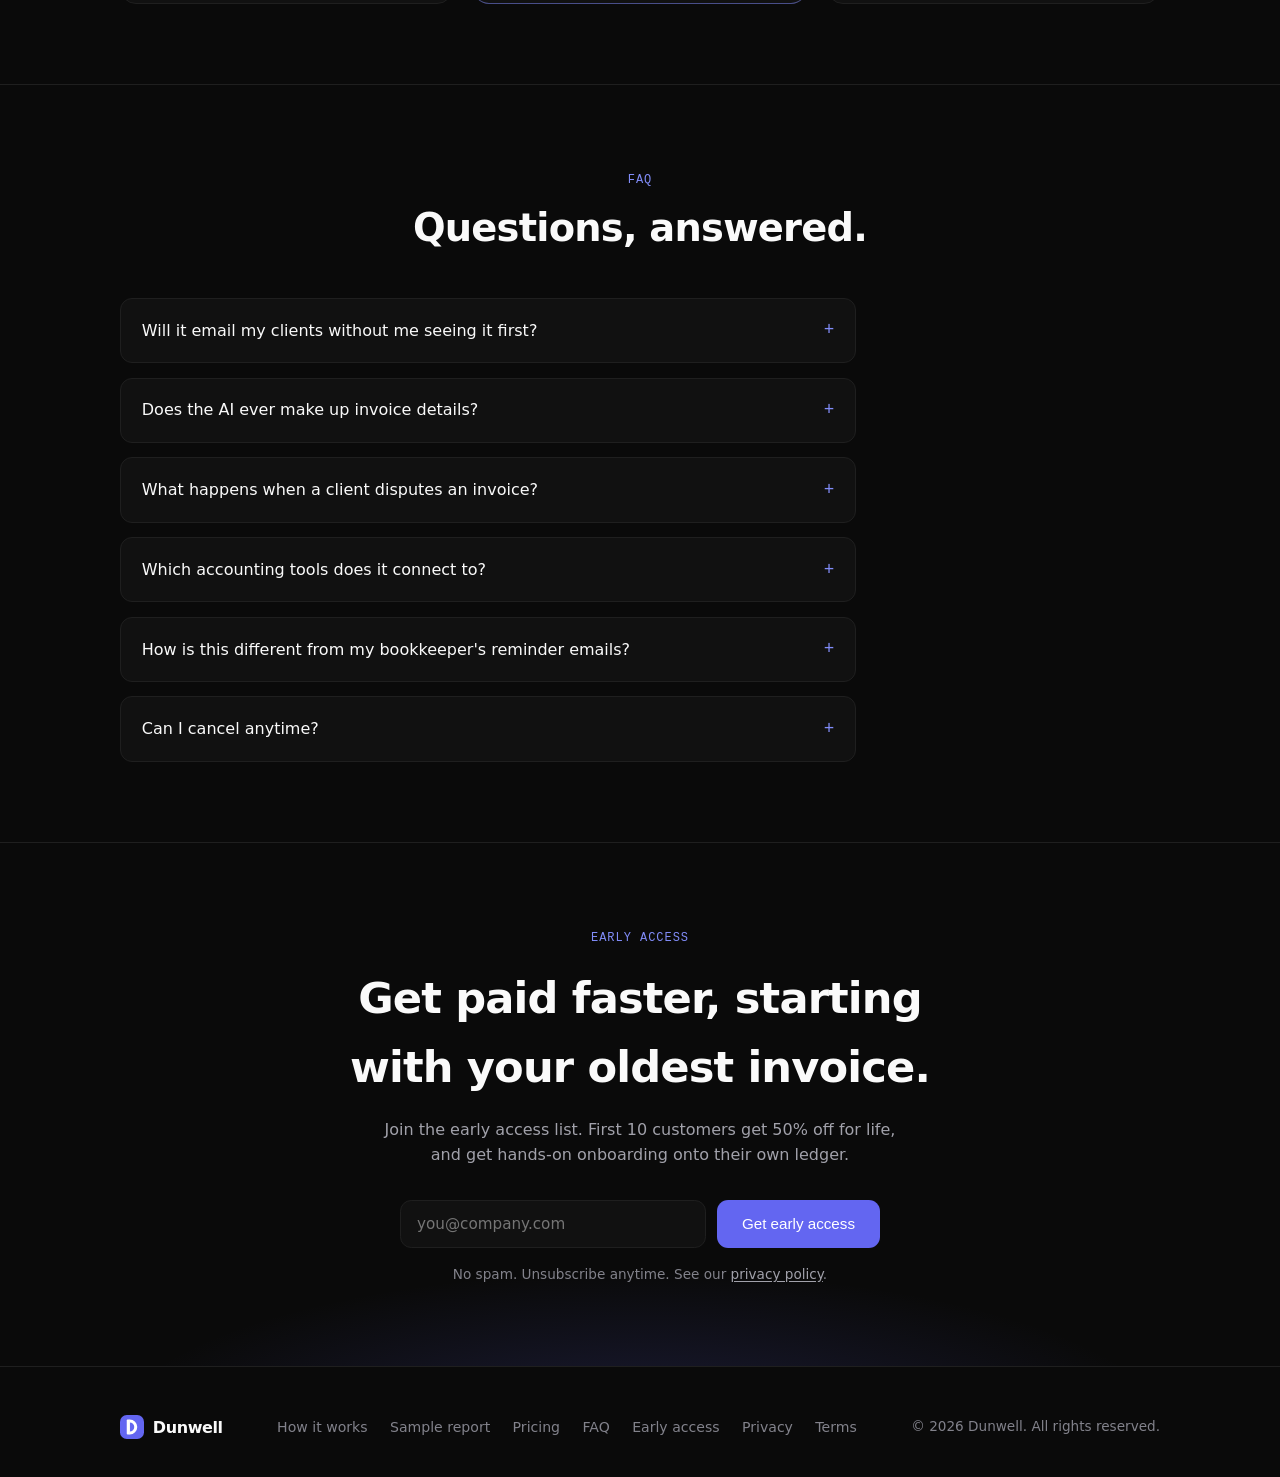
==== commit 14d1d756: "Draw the mark: a geometric D on a tile, and ship real icons The placeholder was a squiggle in a grad" ====
--- a/index.html
+++ b/index.html
@@ -11,7 +11,9 @@
     <meta name="theme-color" content="#0a0a0a" />
     <meta name="color-scheme" content="dark" />
     <link rel="stylesheet" href="styles.css" />
-    <link rel="icon" href="data:image/svg+xml,<svg xmlns='http://www.w3.org/2000/svg' viewBox='0 0 32 32'><rect width='32' height='32' rx='8' fill='%236366f1'/><path d='M9 21l4-10 3 6 3-4 4 8' stroke='white' stroke-width='2.4' fill='none' stroke-linecap='round' stroke-linejoin='round'/></svg>" />
+    <link rel="icon" href="favicon.ico" sizes="any" />
+    <link rel="icon" type="image/svg+xml" href="icon.svg" />
+    <link rel="apple-touch-icon" href="apple-touch-icon.png" />
   </head>
   <body>
     <div class="announce">
@@ -23,14 +25,13 @@
       <div class="container nav-inner">
         <a class="brand" href="#top">
           <span class="brand-mark" aria-hidden="true">
-            <svg width="14" height="14" viewBox="0 0 32 32" fill="none">
+            <svg viewBox="0 0 32 32">
+              <rect width="32" height="32" rx="9" fill="#6366f1" />
               <path
-                d="M9 21l4-10 3 6 3-4 4 8"
-                stroke="white"
-                stroke-width="2.6"
-                stroke-linecap="round"
-                stroke-linejoin="round"
+                fill="#fff"
+                d="M10.2 6H13.25V26H10.2A1.2 1.2 0 0 1 9 24.8V7.2A1.2 1.2 0 0 1 10.2 6Z"
               />
+              <path fill="#fff" d="M13 6A10 10 0 0 1 13 26L13 22A6 6 0 0 0 13 10Z" />
             </svg>
           </span>
           Dunwell
@@ -561,6 +562,27 @@
           Join the early access list. First 10 customers get 50% off for life,
           and get hands-on onboarding onto their own ledger.
         </p>
+
+        <!-- Revealed only when config.js names a video, so the page never
+             advertises a demo that does not exist. -->
+        <div class="demo-cta" id="demo-cta" hidden>
+          <button
+            class="demo-play"
+            type="button"
+            id="demo-play"
+            aria-haspopup="dialog"
+            aria-controls="demo-modal"
+          >
+            <span class="demo-play-icon" aria-hidden="true">
+              <svg width="13" height="13" viewBox="0 0 24 24" fill="currentColor">
+                <path d="M8 5v14l11-7z" />
+              </svg>
+            </span>
+            Watch the 40-second demo
+            <span class="demo-duration">0:40</span>
+          </button>
+        </div>
+
         <form class="waitlist-form" id="waitlist-form" novalidate>
           <input
             type="email"
@@ -588,14 +610,13 @@
       <div class="container footer-inner">
         <div class="brand">
           <span class="brand-mark" aria-hidden="true">
-            <svg width="14" height="14" viewBox="0 0 32 32" fill="none">
+            <svg viewBox="0 0 32 32">
+              <rect width="32" height="32" rx="9" fill="#6366f1" />
               <path
-                d="M9 21l4-10 3 6 3-4 4 8"
-                stroke="white"
-                stroke-width="2.6"
-                stroke-linecap="round"
-                stroke-linejoin="round"
+                fill="#fff"
+                d="M10.2 6H13.25V26H10.2A1.2 1.2 0 0 1 9 24.8V7.2A1.2 1.2 0 0 1 10.2 6Z"
               />
+              <path fill="#fff" d="M13 6A10 10 0 0 1 13 26L13 22A6 6 0 0 0 13 10Z" />
             </svg>
           </span>
           Dunwell
@@ -615,12 +636,48 @@
       </div>
     </footer>
 
+    <!-- Demo lightbox. Empty until opened; the media node is removed on
+         close so nothing keeps playing in the background. -->
+    <div class="demo-modal" id="demo-modal" hidden>
+      <div class="demo-modal-backdrop" data-demo-close></div>
+      <div
+        class="demo-modal-panel"
+        role="dialog"
+        aria-modal="true"
+        aria-label="Dunwell demo"
+      >
+        <button
+          class="demo-modal-close"
+          type="button"
+          id="demo-modal-close"
+          aria-label="Close demo"
+        >
+          &times;
+        </button>
+        <div class="demo-modal-body" id="demo-modal-body"></div>
+      </div>
+    </div>
+
+    <script src="config.js"></script>
     <script>
       (function () {
         var form = document.getElementById("waitlist-form");
         var email = document.getElementById("waitlist-email");
         var note = document.getElementById("form-note");
         var success = document.getElementById("form-success");
+
+        // Two backends can serve this page and they disagree on the error
+        // shape: this repo's server.py sends error as a string, while the
+        // Dunwell service sends error as {message, code}. Read both, or a
+        // validation error renders as "[object Object]".
+        function errorMessage(data) {
+          if (!data) return "";
+          if (typeof data.error === "string") return data.error;
+          if (data.error && typeof data.error.message === "string") {
+            return data.error.message;
+          }
+          return "";
+        }
 
         form.addEventListener("submit", function (e) {
           e.preventDefault();
@@ -648,17 +705,46 @@
             return;
           }
 
-          var ENDPOINT = "/api/waitlist";
+          // Where to post the sign-up.
+          //
+          // If config.js names an API host (GitHub Pages points this at the
+          // Dunwell service), post there directly; the service answers the
+          // CORS preflight for the origins it is configured to trust.
+          // Otherwise stay same-origin, which is what server.py and the
+          // service's own landing route both provide.
+          var API_BASE = String(window.DUNWELL_API_URL || "").replace(/\/+$/, "");
+          var ENDPOINTS = API_BASE
+            ? [API_BASE + "/api/waitlist"]
+            : [
+                new URL("api/waitlist", document.baseURI).pathname,
+                "/api/waitlist",
+              ];
           note.style.display = "block";
           note.textContent = "Joining…";
           note.style.color = "";
 
-          fetch(ENDPOINT, {
+          postWaitlist(ENDPOINTS, 0, value);
+        });
+
+        // Try each candidate in turn. A static host answers HTML, not JSON,
+        // so a non-JSON reply means "this is not the API" - move on to the
+        // next candidate, or say plainly that nothing is connected yet.
+        function postWaitlist(endpoints, index, email) {
+          fetch(endpoints[index], {
             method: "POST",
             headers: { "Content-Type": "application/json" },
-            body: JSON.stringify({ email: value, source: "landing" }),
+            body: JSON.stringify({ email: email, source: "landing" }),
           })
             .then(function (res) {
+              var isJson =
+                (res.headers.get("content-type") || "").indexOf("application/json") !== -1;
+              if (!isJson) {
+                if (index + 1 < endpoints.length) {
+                  return postWaitlist(endpoints, index + 1, email);
+                }
+                fail("The waitlist is not connected yet. Please try again later.");
+                return null;
+              }
               if (res.status === 429) {
                 fail("Too many attempts — please try again in a minute.");
                 return null;
@@ -672,7 +758,7 @@
             .then(function (data) {
               if (!data) return;
               if (!data.ok) {
-                fail(data.error || "Something went wrong. Please try again.");
+                fail(errorMessage(data) || "Something went wrong. Please try again.");
                 return;
               }
               // Success: hide the form and the note, show the confirmation.
@@ -684,7 +770,7 @@
             .catch(function () {
               fail("Could not reach the server. Please try again.");
             });
-        });
+        }
 
         var reduce = window.matchMedia("(prefers-reduced-motion: reduce)").matches;
         if (!reduce && "IntersectionObserver" in window) {
@@ -711,5 +797,124 @@
         }
       })();
     </script>
+
+    <script>
+      // Demo lightbox. Kept separate from the waitlist form so a problem with
+      // one cannot break the other.
+      (function () {
+        var cta = document.getElementById("demo-cta");
+        var trigger = document.getElementById("demo-play");
+        var modal = document.getElementById("demo-modal");
+        var stage = document.getElementById("demo-modal-body");
+        var closeBtn = document.getElementById("demo-modal-close");
+        if (!cta || !trigger || !modal || !stage || !closeBtn) return;
+
+        var url = String(window.DUNWELL_DEMO_URL || "").trim();
+        // No video configured: leave the slot hidden rather than offer a
+        // button that opens an empty box.
+        if (!url) return;
+
+        cta.hidden = false;
+
+        // Share links are not embeddable as-is; rewrite the common ones.
+        function embedUrl(raw) {
+          var yt = raw.match(
+            /(?:youtube\.com\/watch\?v=|youtu\.be\/)([A-Za-z0-9_-]{6,})/
+          );
+          if (yt) return "https://www.youtube.com/embed/" + yt[1] + "?rel=0";
+          var vimeo = raw.match(/vimeo\.com\/(\d+)/);
+          if (vimeo) return "https://player.vimeo.com/video/" + vimeo[1];
+          return raw;
+        }
+
+        function isVideoFile(raw) {
+          return /\.(mp4|webm|ogv|ogg|mov)(\?|#|$)/i.test(raw);
+        }
+
+        var lastFocus = null;
+        var onKeydown = null;
+
+        function open() {
+          // Restore focus to the trigger when the dialog closes. Reading
+          // document.activeElement is not reliable: Safari does not focus a
+          // button on click, so focus would land back on <body>.
+          lastFocus = trigger;
+          stage.textContent = "";
+
+          if (isVideoFile(url)) {
+            var video = document.createElement("video");
+            video.src = url;
+            video.controls = true;
+            video.autoplay = true;
+            video.setAttribute("playsinline", "");
+            stage.appendChild(video);
+            var attempt = video.play();
+            if (attempt && typeof attempt.catch === "function") {
+              attempt.catch(function () {
+                // Autoplay refused; the controls are there, so leave it.
+              });
+            }
+          } else {
+            var frame = document.createElement("iframe");
+            frame.src = embedUrl(url);
+            frame.title = "Dunwell demo";
+            frame.allow = "autoplay; fullscreen; picture-in-picture";
+            frame.setAttribute("allowfullscreen", "");
+            stage.appendChild(frame);
+          }
+
+          modal.hidden = false;
+          document.body.classList.add("demo-modal-open");
+          closeBtn.focus();
+
+          onKeydown = function (e) {
+            if (e.key === "Escape") {
+              e.preventDefault();
+              close();
+              return;
+            }
+            if (e.key !== "Tab") return;
+            // Keep tabbing inside the dialog.
+            var items = modal.querySelectorAll(
+              "button, iframe, video, [href], [tabindex]:not([tabindex='-1'])"
+            );
+            if (!items.length) return;
+            var first = items[0];
+            var last = items[items.length - 1];
+            if (e.shiftKey && document.activeElement === first) {
+              e.preventDefault();
+              last.focus();
+            } else if (!e.shiftKey && document.activeElement === last) {
+              e.preventDefault();
+              first.focus();
+            }
+          };
+          document.addEventListener("keydown", onKeydown);
+        }
+
+        function close() {
+          modal.hidden = true;
+          // Removing the node is what actually stops playback.
+          stage.textContent = "";
+          document.body.classList.remove("demo-modal-open");
+          if (onKeydown) {
+            document.removeEventListener("keydown", onKeydown);
+            onKeydown = null;
+          }
+          if (lastFocus && typeof lastFocus.focus === "function") {
+            lastFocus.focus();
+          }
+        }
+
+        trigger.addEventListener("click", open);
+        closeBtn.addEventListener("click", close);
+        Array.prototype.forEach.call(
+          modal.querySelectorAll("[data-demo-close]"),
+          function (el) {
+            el.addEventListener("click", close);
+          }
+        );
+      })();
+    </script>
   </body>
 </html>
--- a/styles.css
+++ b/styles.css
@@ -137,18 +137,24 @@
 .brand {
   display: flex;
   align-items: center;
-  gap: 0.6rem;
+  gap: 0.55rem;
   font-weight: 600;
-  letter-spacing: -0.02em;
-}
-
+  letter-spacing: -0.025em;
+}
+
+/* The mark carries its own tile, so there is no background here - a second
+   rounded square behind it showed at the corners. */
 .brand-mark {
+  display: block;
+  flex: none;
   width: 1.5rem;
   height: 1.5rem;
-  border-radius: 0.45rem;
-  background: linear-gradient(135deg, var(--color-brand), #8b5cf6);
-  display: grid;
-  place-items: center;
+}
+
+.brand-mark svg {
+  display: block;
+  width: 100%;
+  height: 100%;
 }
 
 .nav-links {
@@ -1011,3 +1017,152 @@
   color: var(--color-ink-faint);
   margin-top: 2.5rem;
 }
+
+/* ---------- Demo video ---------- */
+
+/* Author styles beat the UA [hidden] rule, so state it explicitly or the
+   slot would render empty before a video is configured. */
+.demo-cta[hidden],
+.demo-modal[hidden] {
+  display: none;
+}
+
+.demo-cta {
+  display: flex;
+  justify-content: center;
+  margin: 0 auto 1.6rem;
+}
+
+.demo-play {
+  display: inline-flex;
+  align-items: center;
+  gap: 0.65rem;
+  height: 2.6rem;
+  padding: 0 0.9rem 0 0.55rem;
+  border: 1px solid var(--color-line);
+  border-radius: 999px;
+  background: var(--color-surface);
+  color: var(--color-ink);
+  font-family: inherit;
+  font-size: 0.9rem;
+  font-weight: 500;
+  cursor: pointer;
+  transition:
+    border-color 0.18s ease,
+    background 0.18s ease;
+}
+
+.demo-play:hover {
+  border-color: var(--color-brand);
+  background: var(--color-surface-2);
+}
+
+.demo-play:focus-visible {
+  outline: none;
+  box-shadow: 0 0 0 3px rgba(99, 102, 241, 0.35);
+}
+
+.demo-play-icon {
+  display: inline-flex;
+  align-items: center;
+  justify-content: center;
+  flex: none;
+  width: 1.6rem;
+  height: 1.6rem;
+  border-radius: 50%;
+  background: var(--color-brand);
+  color: #fff;
+  padding-left: 1px;
+}
+
+.demo-duration {
+  padding-left: 0.65rem;
+  border-left: 1px solid var(--color-line);
+  font-family: var(--font-mono);
+  font-size: 0.75rem;
+  color: var(--color-ink-muted);
+}
+
+.demo-modal {
+  position: fixed;
+  inset: 0;
+  z-index: 100;
+  display: grid;
+  place-items: center;
+  padding: 1.25rem;
+}
+
+.demo-modal-backdrop {
+  position: absolute;
+  inset: 0;
+  background: rgba(0, 0, 0, 0.78);
+  -webkit-backdrop-filter: blur(4px);
+  backdrop-filter: blur(4px);
+}
+
+.demo-modal-panel {
+  position: relative;
+  width: min(56rem, 100%);
+  border: 1px solid var(--color-line);
+  border-radius: 0.9rem;
+  background: var(--color-surface);
+  box-shadow: 0 24px 70px rgba(0, 0, 0, 0.6);
+  overflow: hidden;
+}
+
+.demo-modal-body {
+  position: relative;
+  aspect-ratio: 16 / 9;
+  background: #000;
+}
+
+.demo-modal-body video,
+.demo-modal-body iframe {
+  position: absolute;
+  inset: 0;
+  display: block;
+  width: 100%;
+  height: 100%;
+  border: 0;
+}
+
+.demo-modal-close {
+  position: absolute;
+  top: 0.6rem;
+  right: 0.6rem;
+  z-index: 2;
+  width: 2.2rem;
+  height: 2.2rem;
+  padding: 0;
+  border: 1px solid rgba(255, 255, 255, 0.22);
+  border-radius: 50%;
+  background: rgba(0, 0, 0, 0.6);
+  color: #fff;
+  font-family: inherit;
+  font-size: 1.35rem;
+  line-height: 1;
+  cursor: pointer;
+  opacity: 0.8;
+  transition: opacity 0.18s ease;
+}
+
+.demo-modal-close:hover,
+.demo-modal-close:focus-visible {
+  opacity: 1;
+  outline: none;
+}
+
+body.demo-modal-open {
+  overflow: hidden;
+}
+
+@media (max-width: 560px) {
+  .demo-modal {
+    padding: 0.75rem;
+  }
+
+  .demo-play {
+    font-size: 0.85rem;
+  }
+}
+
